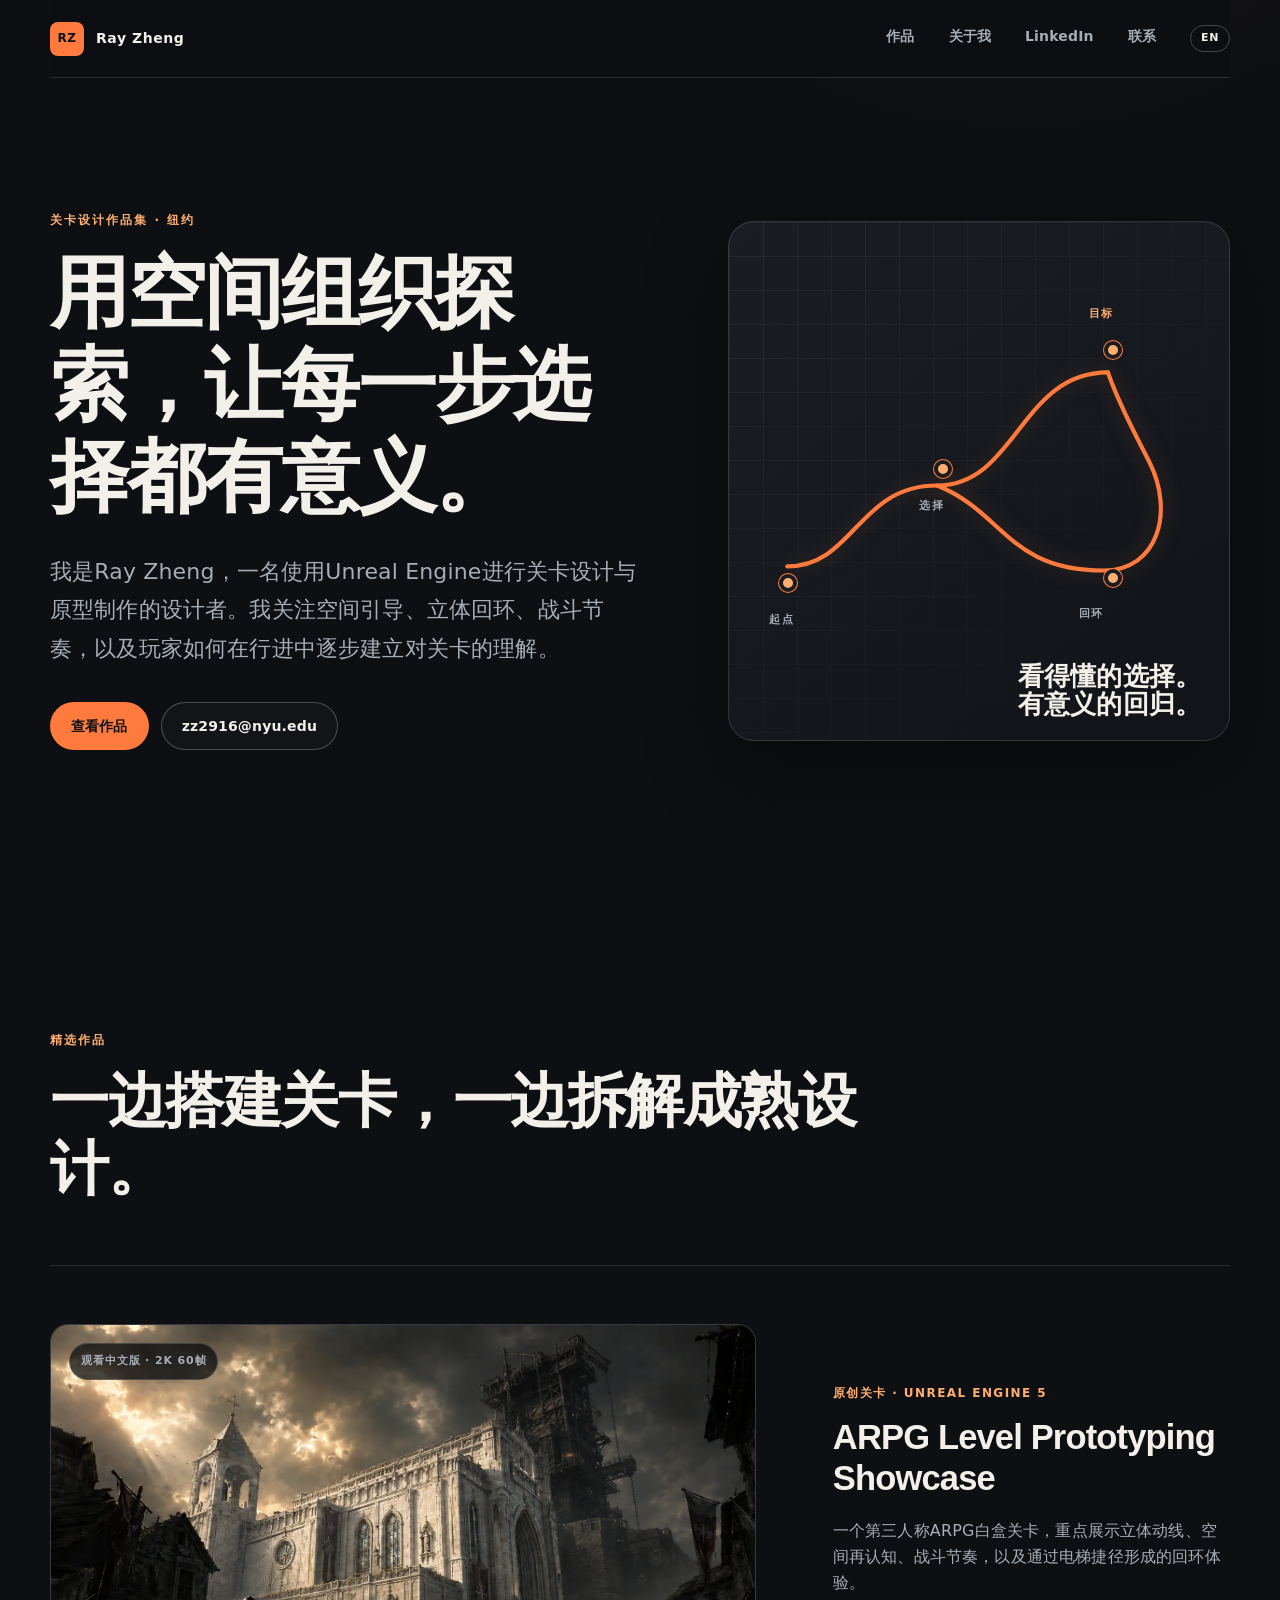
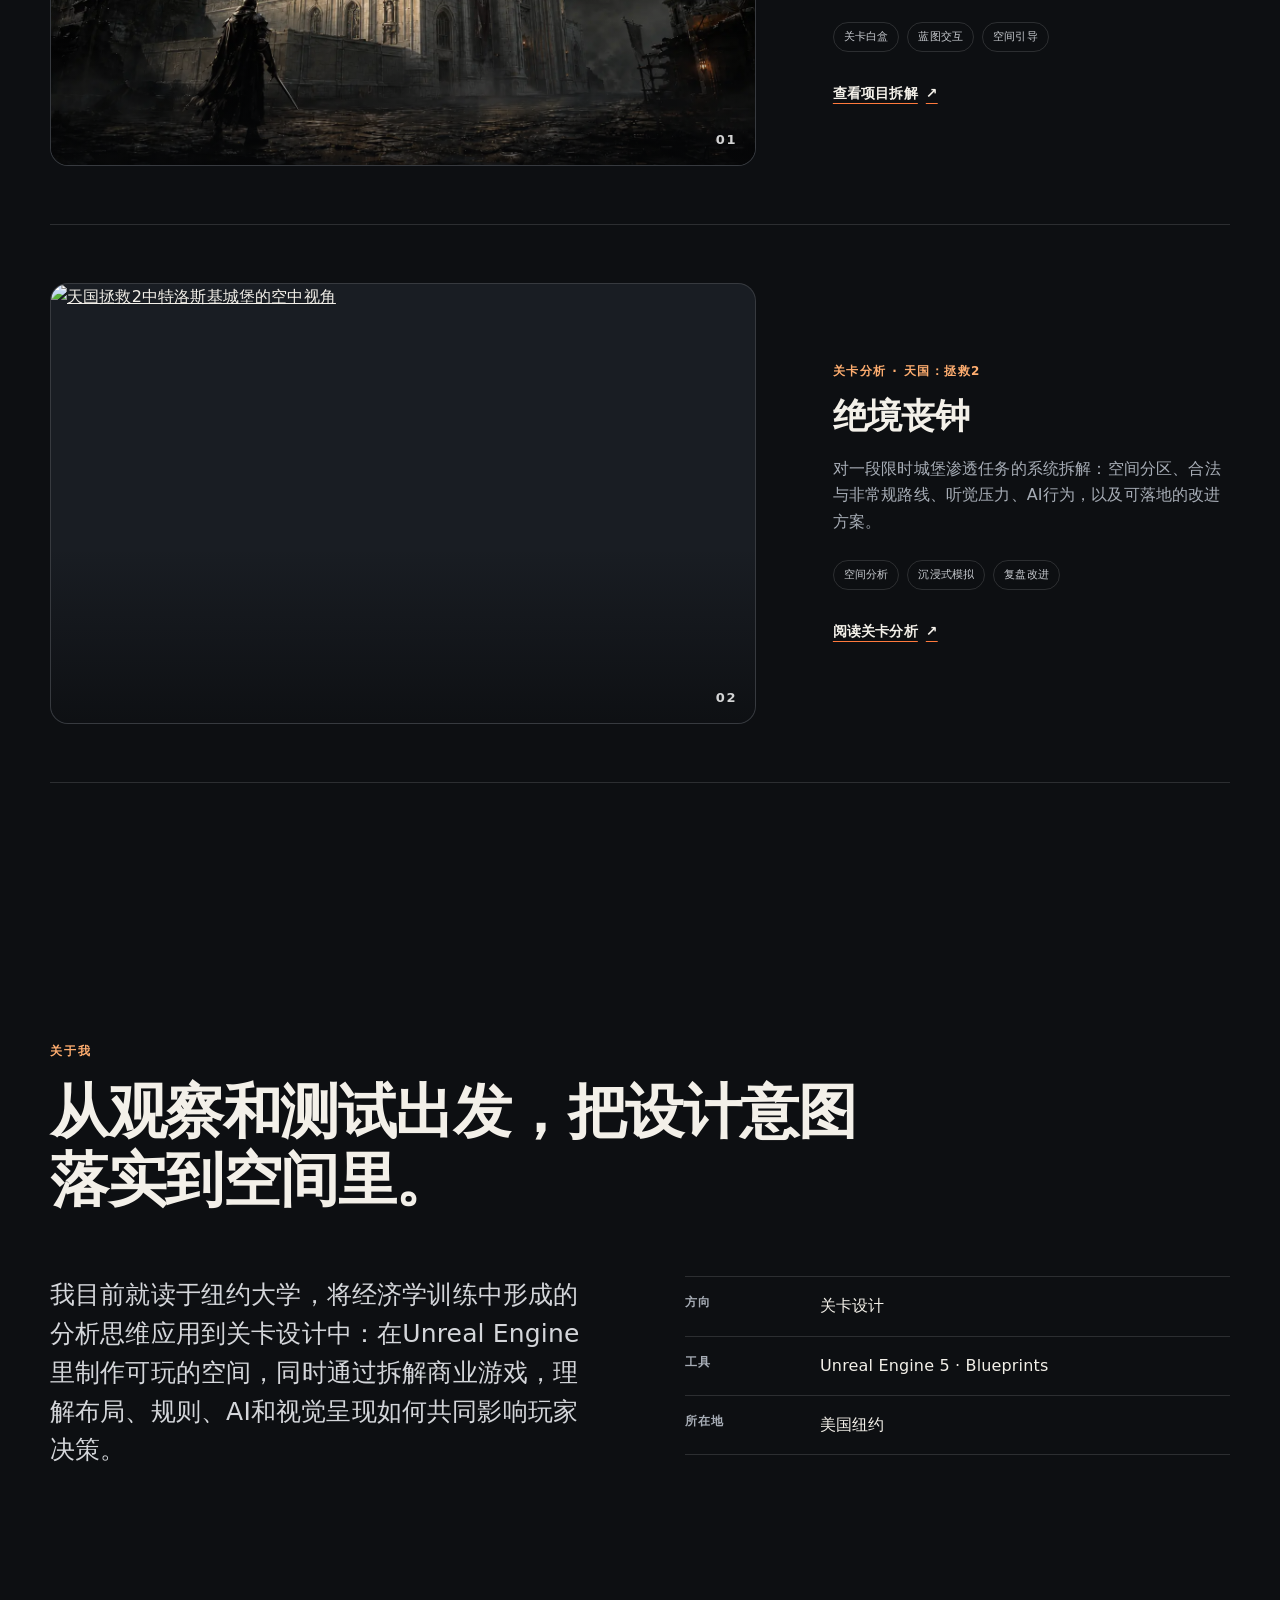
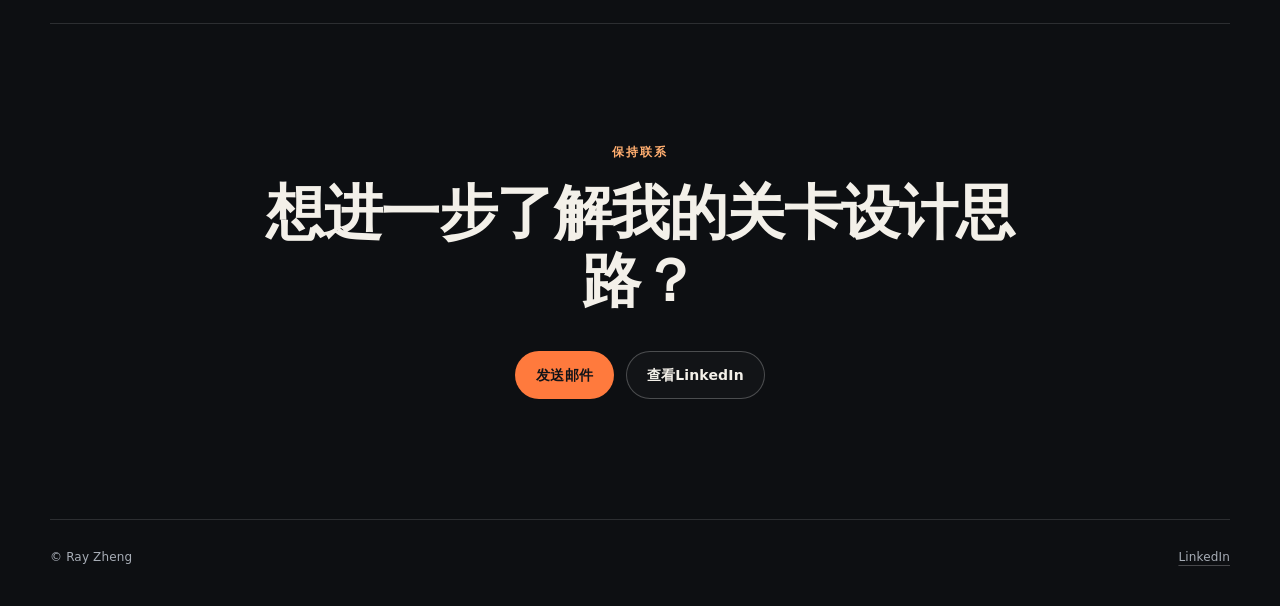
==== zh/index.html @ dec79228 "Add complete Chinese portfolio pages" ====
<!doctype html>
<html lang="zh-CN">
<head>
  <meta charset="utf-8">
  <meta name="viewport" content="width=device-width, initial-scale=1">
  <meta name="description" content="Ray Zheng的关卡设计作品集：原创UE5 ARPG关卡原型与商业游戏关卡分析。">
  <title>Ray Zheng — 关卡设计作品集</title>
  <link rel="stylesheet" href="../assets/styles.css">
  <script src="../assets/site.js" defer></script>
</head>
<body class="zh-page">
  <a class="skip-link" href="#main">跳到主要内容</a>
  <header class="site-header" data-header>
    <a class="brand" href="index.html" aria-label="Ray Zheng中文作品集首页">
      <span class="brand-mark">RZ</span>
      <span>Ray Zheng</span>
    </a>
    <button class="nav-toggle" type="button" aria-expanded="false" aria-controls="site-nav" data-nav-toggle>菜单</button>
    <nav class="site-nav" id="site-nav" data-nav>
      <a href="#work">作品</a>
      <a href="#about">关于我</a>
      <a href="https://www.linkedin.com/in/ray-zerui-zheng-449203217/" target="_blank" rel="noopener">LinkedIn</a>
      <a href="mailto:zz2916@nyu.edu">联系</a>
      <a class="language-link" href="../index.html" lang="en">EN</a>
    </nav>
  </header>

  <main id="main">
    <section class="hero section-shell">
      <div class="hero-copy reveal">
        <p class="eyebrow">关卡设计作品集 · 纽约</p>
        <h1>用空间组织探索，让每一步选择都有意义。</h1>
        <p class="hero-lede">我是Ray Zheng，一名使用Unreal Engine进行关卡设计与原型制作的设计者。我关注空间引导、立体回环、战斗节奏，以及玩家如何在行进中逐步建立对关卡的理解。</p>
        <div class="button-row">
          <a class="button button-primary" href="#work">查看作品</a>
          <a class="button button-quiet" href="mailto:zz2916@nyu.edu">zz2916@nyu.edu</a>
        </div>
      </div>

      <div class="route-panel reveal" aria-label="抽象关卡路线图">
        <div class="route-grid"></div>
        <span class="route-label route-label-a">起点</span>
        <span class="route-label route-label-b">选择</span>
        <span class="route-label route-label-c">回环</span>
        <span class="route-label route-label-d">目标</span>
        <span class="route-node node-a"></span><span class="route-node node-b"></span><span class="route-node node-c"></span><span class="route-node node-d"></span>
        <svg class="route-lines" viewBox="0 0 600 460" role="img" aria-label="分支路线最终重新连接到目标">
          <path d="M70 345 C150 345 155 248 250 248 S350 112 455 112" />
          <path d="M250 248 C330 280 335 350 450 350 C515 350 535 280 505 220 C490 190 470 155 455 112" />
        </svg>
        <p class="route-caption">看得懂的选择。<br>有意义的回归。</p>
      </div>
    </section>

    <section class="work section-shell" id="work">
      <div class="section-heading reveal">
        <p class="eyebrow">精选作品</p>
        <h2>一边搭建关卡，一边拆解成熟设计。</h2>
      </div>

      <article class="project-card project-card-featured reveal">
        <a class="project-visual image-visual" href="projects/original-level.html" aria-label="查看ARPG关卡原型项目">
          <img src="../assets/images/arpg-showcase-cover.webp" alt="ARPG关卡原型展示封面：一名战士走向哥特式教堂">
          <span class="visual-status">观看中文版 · 2K 60帧</span>
          <span class="visual-index">01</span>
        </a>
        <div class="project-card-copy">
          <p class="project-kicker">原创关卡 · Unreal Engine 5</p>
          <h3><a href="projects/original-level.html">ARPG Level Prototyping Showcase</a></h3>
          <p>一个第三人称ARPG白盒关卡，重点展示立体动线、空间再认知、战斗节奏，以及通过电梯捷径形成的回环体验。</p>
          <ul class="tag-list" aria-label="项目标签">
            <li>关卡白盒</li><li>蓝图交互</li><li>空间引导</li>
          </ul>
          <a class="text-link" href="projects/original-level.html">查看项目拆解 <span aria-hidden="true">↗</span></a>
        </div>
      </article>

      <article class="project-card reveal">
        <a class="project-visual image-visual" href="projects/kcd2-analysis.html" aria-label="查看天国拯救2关卡分析">
          <img src="../assets/images/kcd2-castle.webp" alt="天国拯救2中特洛斯基城堡的空中视角">
          <span class="visual-index">02</span>
        </a>
        <div class="project-card-copy">
          <p class="project-kicker">关卡分析 · 天国：拯救2</p>
          <h3><a href="projects/kcd2-analysis.html">绝境丧钟</a></h3>
          <p>对一段限时城堡渗透任务的系统拆解：空间分区、合法与非常规路线、听觉压力、AI行为，以及可落地的改进方案。</p>
          <ul class="tag-list" aria-label="项目标签">
            <li>空间分析</li><li>沉浸式模拟</li><li>复盘改进</li>
          </ul>
          <a class="text-link" href="projects/kcd2-analysis.html">阅读关卡分析 <span aria-hidden="true">↗</span></a>
        </div>
      </article>
    </section>

    <section class="about section-shell" id="about">
      <div class="section-heading reveal">
        <p class="eyebrow">关于我</p>
        <h2>从观察和测试出发，把设计意图落实到空间里。</h2>
      </div>
      <div class="about-grid reveal">
        <p>我目前就读于纽约大学，将经济学训练中形成的分析思维应用到关卡设计中：在Unreal Engine里制作可玩的空间，同时通过拆解商业游戏，理解布局、规则、AI和视觉呈现如何共同影响玩家决策。</p>
        <dl class="fact-list">
          <div><dt>方向</dt><dd>关卡设计</dd></div>
          <div><dt>工具</dt><dd>Unreal Engine 5 · Blueprints</dd></div>
          <div><dt>所在地</dt><dd>美国纽约</dd></div>
        </dl>
      </div>
    </section>

    <section class="contact section-shell reveal">
      <p class="eyebrow">保持联系</p>
      <h2>想进一步了解我的关卡设计思路？</h2>
      <div class="button-row contact-actions">
        <a class="button button-primary" href="mailto:zz2916@nyu.edu">发送邮件</a>
        <a class="button button-quiet" href="https://www.linkedin.com/in/ray-zerui-zheng-449203217/" target="_blank" rel="noopener">查看LinkedIn</a>
      </div>
    </section>
  </main>

  <footer class="site-footer section-shell"><span>© <span data-year></span> Ray Zheng</span><a href="https://www.linkedin.com/in/ray-zerui-zheng-449203217/" target="_blank" rel="noopener">LinkedIn</a></footer>
</body>
</html>
---- assets/styles.css ----
:root {
  --bg: #0d0f12;
  --bg-soft: #14171c;
  --panel: #191d23;
  --panel-2: #20252c;
  --text: #f3f0e9;
  --muted: #a7adb6;
  --line: rgba(255, 255, 255, 0.13);
  --line-strong: rgba(255, 255, 255, 0.24);
  --accent: #ff7a3d;
  --accent-soft: #ffae70;
  --green: #71c78a;
  --blue: #6ea8ff;
  --red: #ff7069;
  --radius: 18px;
  --shell: min(1180px, calc(100vw - 48px));
  --display: "Segoe UI", "Helvetica Neue", Arial, sans-serif;
  --body: Inter, ui-sans-serif, system-ui, -apple-system, BlinkMacSystemFont, "Segoe UI", sans-serif;
}

* { box-sizing: border-box; }
html { scroll-behavior: smooth; }
body {
  margin: 0;
  color: var(--text);
  background:
    radial-gradient(circle at 80% -10%, rgba(255, 122, 61, 0.08), transparent 34rem),
    var(--bg);
  font-family: var(--body);
  font-size: 16px;
  line-height: 1.65;
  -webkit-font-smoothing: antialiased;
}

a { color: inherit; }
img { display: block; max-width: 100%; }
button, input, textarea { font: inherit; }
::selection { color: #111; background: var(--accent-soft); }

.skip-link {
  position: fixed;
  z-index: 100;
  top: 12px;
  left: 12px;
  padding: 10px 14px;
  color: #111;
  background: var(--text);
  transform: translateY(-150%);
}
.skip-link:focus { transform: translateY(0); }

.section-shell { width: var(--shell); margin-inline: auto; }

.site-header {
  position: sticky;
  z-index: 50;
  top: 0;
  display: flex;
  align-items: center;
  justify-content: space-between;
  width: var(--shell);
  height: 78px;
  margin-inline: auto;
  border-bottom: 1px solid var(--line);
  background: rgba(13, 15, 18, 0.86);
  backdrop-filter: blur(18px);
}

.brand {
  display: inline-flex;
  align-items: center;
  gap: 12px;
  font-size: 14px;
  font-weight: 750;
  letter-spacing: 0.04em;
  text-decoration: none;
}
.brand-mark {
  display: grid;
  width: 34px;
  height: 34px;
  place-items: center;
  color: #101216;
  background: var(--accent);
  border-radius: 8px;
  font-size: 12px;
  font-weight: 900;
}

.site-nav { display: flex; gap: 34px; }
.site-nav a {
  color: var(--muted);
  font-size: 14px;
  font-weight: 650;
  text-decoration: none;
  transition: color 160ms ease;
}
.site-nav a:hover, .site-nav a:focus-visible { color: var(--text); }
.site-nav .language-link {
  padding: 3px 10px;
  border: 1px solid var(--line-strong);
  border-radius: 999px;
  color: var(--text);
  font-size: 11px;
  letter-spacing: .06em;
}
.site-nav .language-link:hover { border-color: var(--accent); color: var(--accent-soft); }
.nav-toggle {
  display: none;
  border: 0;
  color: var(--text);
  background: transparent;
}

.hero {
  display: grid;
  grid-template-columns: 1.08fr 0.92fr;
  gap: clamp(48px, 7vw, 105px);
  align-items: center;
  min-height: calc(100vh - 78px);
  padding-block: 80px 96px;
}

.eyebrow {
  margin: 0 0 18px;
  color: var(--accent-soft);
  font-size: 12px;
  font-weight: 800;
  letter-spacing: 0.17em;
  line-height: 1.4;
  text-transform: uppercase;
}

h1, h2, h3, p { margin-top: 0; }
h1, h2, h3 { font-family: var(--display); line-height: 1.05; }
h1 {
  max-width: 820px;
  margin-bottom: 30px;
  font-size: clamp(50px, 6.2vw, 96px);
  font-weight: 700;
  letter-spacing: -0.04em;
}
h1 em { color: var(--accent); font-style: normal; }
h2 {
  margin-bottom: 0;
  font-size: clamp(38px, 4.6vw, 64px);
  font-weight: 700;
  letter-spacing: -0.035em;
}
h3 {
  font-size: clamp(24px, 2.7vw, 38px);
  font-weight: 700;
  letter-spacing: -0.02em;
}

.hero-lede, .case-intro {
  max-width: 680px;
  margin-bottom: 34px;
  color: var(--muted);
  font-size: clamp(18px, 2vw, 22px);
  line-height: 1.55;
}

.button-row { display: flex; flex-wrap: wrap; gap: 12px; }
.button {
  display: inline-flex;
  align-items: center;
  justify-content: center;
  min-height: 48px;
  padding: 0 20px;
  border: 1px solid transparent;
  border-radius: 999px;
  font-size: 14px;
  font-weight: 750;
  text-decoration: none;
  transition: transform 160ms ease, background 160ms ease, border-color 160ms ease;
}
.button:hover { transform: translateY(-2px); }
.button-primary { color: #111318; background: var(--accent); }
.button-primary:hover { background: var(--accent-soft); }
.button-quiet { border-color: var(--line-strong); color: var(--text); background: rgba(255,255,255,.025); }
.button-quiet:hover { border-color: var(--text); }
.disabled-button { cursor: default; opacity: .62; }
.disabled-button:hover { transform: none; border-color: var(--line-strong); }

.route-panel {
  position: relative;
  overflow: hidden;
  min-height: 520px;
  border: 1px solid var(--line);
  border-radius: 26px;
  background: linear-gradient(145deg, #1a1e24, #111318);
  box-shadow: 0 30px 80px rgba(0,0,0,.38);
}
.route-grid, .map-grid {
  position: absolute;
  inset: 0;
  opacity: .35;
  background-image:
    linear-gradient(var(--line) 1px, transparent 1px),
    linear-gradient(90deg, var(--line) 1px, transparent 1px);
  background-size: 34px 34px;
  mask-image: linear-gradient(to bottom right, #000 10%, transparent 85%);
}
.route-lines { position: absolute; inset: 6% 0 0; width: 100%; height: 84%; }
.route-lines path {
  fill: none;
  stroke: var(--accent);
  stroke-width: 5;
  stroke-linecap: round;
  filter: drop-shadow(0 0 12px rgba(255,122,61,.25));
}
.route-node {
  position: absolute;
  z-index: 3;
  width: 18px;
  height: 18px;
  border: 4px solid var(--panel);
  border-radius: 50%;
  background: var(--accent-soft);
  box-shadow: 0 0 0 1px var(--accent);
}
.node-a { left: 10%; top: 68%; }
.node-b { left: 41%; top: 46%; }
.node-c { left: 75%; top: 67%; }
.node-d { left: 75%; top: 23%; }
.route-label {
  position: absolute;
  z-index: 3;
  color: var(--muted);
  font-size: 11px;
  font-weight: 800;
  letter-spacing: .12em;
  text-transform: uppercase;
}
.route-label-a { left: 8%; top: 75%; }
.route-label-b { left: 38%; top: 53%; }
.route-label-c { left: 70%; top: 74%; }
.route-label-d { left: 72%; top: 16%; color: var(--accent-soft); }
.route-caption {
  position: absolute;
  right: 28px;
  bottom: 22px;
  margin: 0;
  color: var(--text);
  font-family: var(--display);
  font-size: 26px;
  font-weight: 720;
  line-height: 1.05;
  text-align: right;
}

.work { padding-block: 132px; }
.section-heading { max-width: 850px; margin-bottom: 62px; }
.project-card {
  display: grid;
  grid-template-columns: minmax(0, 1.28fr) minmax(320px, .72fr);
  gap: clamp(36px, 6vw, 84px);
  align-items: center;
  padding-block: 58px;
  border-top: 1px solid var(--line);
}
.project-card:last-child { border-bottom: 1px solid var(--line); }
.project-visual {
  position: relative;
  display: block;
  overflow: hidden;
  aspect-ratio: 16 / 10;
  border: 1px solid var(--line);
  border-radius: var(--radius);
  background: var(--panel);
}
.project-visual img { width: 100%; height: 100%; object-fit: cover; transition: transform 500ms ease; }
.project-visual:hover img { transform: scale(1.025); }
.image-visual::after {
  position: absolute;
  inset: 0;
  content: "";
  background: linear-gradient(180deg, transparent 60%, rgba(8,9,11,.65));
}
.visual-index {
  position: absolute;
  z-index: 2;
  right: 18px;
  bottom: 14px;
  color: rgba(255,255,255,.82);
  font-size: 13px;
  font-weight: 800;
  letter-spacing: .12em;
}
.visual-status {
  position: absolute;
  z-index: 3;
  top: 18px;
  left: 18px;
  padding: 8px 11px;
  border: 1px solid rgba(255,255,255,.16);
  border-radius: 999px;
  color: var(--muted);
  background: rgba(10,12,15,.75);
  font-size: 11px;
  font-weight: 760;
  letter-spacing: .08em;
  text-transform: uppercase;
}
.demo-visual { background: #e76431; }
.demo-visual::before {
  position: absolute;
  inset: 0;
  content: "";
  opacity: .45;
  background-image: linear-gradient(rgba(14,16,19,.23) 1px, transparent 1px), linear-gradient(90deg, rgba(14,16,19,.23) 1px, transparent 1px);
  background-size: 28px 28px;
}
.demo-plan { position: absolute; inset: 18% 13%; transform: rotate(-5deg); }
.demo-plan span { position: absolute; display: block; border: 4px solid #111318; background: rgba(255,255,255,.16); box-shadow: 8px 9px 0 rgba(17,19,24,.2); }
.demo-plan span:nth-child(1) { inset: 24% 38% 28% 4%; }
.demo-plan span:nth-child(2) { inset: 7% 8% 48% 49%; }
.demo-plan span:nth-child(3) { inset: 57% 8% 4% 55%; }
.demo-plan span:nth-child(4) { inset: 42% 57% 7% 18%; }
.demo-plan span:nth-child(5) { width: 16%; height: 17%; top: 28%; right: 24%; border-radius: 50%; background: #111318; }
.project-kicker { margin-bottom: 14px; color: var(--accent-soft); font-size: 12px; font-weight: 800; letter-spacing: .12em; text-transform: uppercase; }
.project-card-copy h3 { margin-bottom: 20px; }
.project-card-copy h3 a { text-decoration: none; }
.project-card-copy > p:not(.project-kicker) { color: var(--muted); }
.tag-list { display: flex; flex-wrap: wrap; gap: 8px; margin: 25px 0 28px; padding: 0; list-style: none; }
.tag-list li { padding: 5px 10px; border: 1px solid var(--line); border-radius: 999px; color: #c8cbd0; font-size: 11px; }
.text-link { display: inline-flex; gap: 8px; align-items: center; color: var(--text); font-size: 14px; font-weight: 800; text-decoration-color: var(--accent); text-underline-offset: 5px; }

.about { padding-block: 128px; }
.about-grid { display: grid; grid-template-columns: 1fr 1fr; gap: 90px; }
.about-grid > p { max-width: 650px; color: #d4d6da; font-size: clamp(19px, 2vw, 25px); line-height: 1.55; }
.fact-list { margin: 0; }
.fact-list div { display: grid; grid-template-columns: 115px 1fr; gap: 20px; padding: 16px 0; border-top: 1px solid var(--line); }
.fact-list div:last-child { border-bottom: 1px solid var(--line); }
.fact-list dt { color: var(--muted); font-size: 12px; font-weight: 760; letter-spacing: .1em; text-transform: uppercase; }
.fact-list dd { margin: 0; }

.contact { padding-block: 120px; border-top: 1px solid var(--line); text-align: center; }
.contact h2 { max-width: 820px; margin: 0 auto 36px; }
.contact-actions { justify-content: center; }
.site-footer { display: flex; justify-content: space-between; padding-block: 28px 38px; border-top: 1px solid var(--line); color: var(--muted); font-size: 12px; }
.site-footer a { color: inherit; text-decoration-color: var(--line-strong); text-underline-offset: 4px; }
.site-footer a:hover { color: var(--text); }
.footer-links { display: flex; gap: 22px; }

/* Case studies */
.case-hero { padding-block: 72px 66px; }
.back-link { display: inline-block; margin-bottom: 70px; color: var(--muted); font-size: 13px; font-weight: 700; text-decoration: none; }
.back-link:hover { color: var(--text); }
.case-hero h1 { max-width: 1050px; font-size: clamp(56px, 8vw, 112px); }
.project-meta { display: grid; grid-template-columns: repeat(4, 1fr); margin: 60px 0 0; border-top: 1px solid var(--line); border-bottom: 1px solid var(--line); }
.project-meta div { padding: 22px 20px 22px 0; }
.project-meta div + div { padding-left: 22px; border-left: 1px solid var(--line); }
.project-meta dt { margin-bottom: 5px; color: var(--muted); font-size: 10px; font-weight: 800; letter-spacing: .13em; text-transform: uppercase; }
.project-meta dd { margin: 0; font-size: 14px; font-weight: 680; }
.media-block { padding-bottom: 90px; }
.video-placeholder {
  display: flex;
  align-items: center;
  justify-content: center;
  gap: 22px;
  min-height: min(62vw, 660px);
  border: 1px solid var(--line);
  border-radius: 22px;
  background:
    linear-gradient(135deg, rgba(255,122,61,.12), transparent 45%),
    repeating-linear-gradient(0deg, transparent 0 39px, rgba(255,255,255,.045) 40px),
    repeating-linear-gradient(90deg, transparent 0 39px, rgba(255,255,255,.045) 40px),
    var(--panel);
}
.play-mark { display: grid; width: 62px; height: 62px; place-items: center; padding-left: 4px; border-radius: 50%; color: #111; background: var(--accent); }
.video-placeholder strong, .video-placeholder span { display: block; }
.video-placeholder span { margin-top: 5px; color: var(--muted); font-size: 13px; }
.video-embed {
  position: relative;
  overflow: hidden;
  aspect-ratio: 16 / 9;
  border: 1px solid var(--line);
  border-radius: 22px;
  background: #050607;
  box-shadow: 0 26px 70px rgba(0,0,0,.32);
}
.video-embed iframe { position: absolute; inset: 0; width: 100%; height: 100%; border: 0; }
.video-meta { display: flex; justify-content: space-between; gap: 20px; margin-top: 13px; color: var(--muted); font-size: 12px; }
.video-meta a { color: var(--text); text-decoration-color: var(--accent); text-underline-offset: 4px; }
.case-cover { margin-bottom: 120px; }
.case-cover img { width: 100%; max-height: 720px; border-radius: 22px; object-fit: cover; }
.project-cover { margin-bottom: 72px; }
figcaption { margin-top: 12px; color: var(--muted); font-size: 12px; }
.case-section { padding-block: 110px; border-top: 1px solid var(--line); }
.case-section.two-column { display: grid; grid-template-columns: 1fr 1fr; gap: 90px; }
.case-section.two-column .section-heading { margin-bottom: 0; }
.prose { max-width: 650px; color: #c9cdd2; font-size: 18px; }
.prose p { margin-bottom: 24px; }
.prose .button { margin-top: 12px; }
.pillar-grid, .zone-grid, .issue-grid { display: grid; grid-template-columns: repeat(3, 1fr); gap: 16px; }
.pillar, .zone, .issue { min-height: 270px; padding: 26px; border: 1px solid var(--line); border-radius: var(--radius); background: var(--bg-soft); }
.pillar > span, .issue > span, .lighting-comparison > div > span { color: var(--accent-soft); font-size: 11px; font-weight: 850; letter-spacing: .14em; }
.pillar h3, .zone h3, .issue h3 { margin: 35px 0 16px; font-size: 26px; }
.pillar p, .zone p, .issue p { margin: 0; color: var(--muted); font-size: 14px; }
.map-placeholder { position: relative; overflow: hidden; min-height: 540px; border: 1px solid var(--line); border-radius: 22px; background: var(--panel); }
.map-placeholder p { position: absolute; z-index: 3; left: 30px; bottom: 18px; color: var(--muted); font-size: 13px; }
.map-placeholder strong { color: var(--text); font-size: 17px; }
.map-route { position: absolute; inset: 15% 13%; border: 5px solid var(--accent); border-radius: 48% 12% 42% 18%; transform: rotate(-7deg); box-shadow: 0 0 0 12px rgba(255,122,61,.08); }
.map-route::before, .map-route::after { position: absolute; content: ""; border: 4px solid var(--accent-soft); }
.map-route::before { width: 35%; height: 43%; right: -6%; bottom: -18%; transform: rotate(30deg); }
.map-route::after { width: 28%; height: 34%; left: 8%; top: -22%; transform: rotate(-30deg); }
.flow-study {
  display: grid;
  grid-template-columns: minmax(0, 1.35fr) minmax(290px, .65fr);
  gap: clamp(32px, 6vw, 76px);
  align-items: center;
  padding-block: 42px;
  border-top: 1px solid var(--line);
}
.flow-study:last-child { border-bottom: 1px solid var(--line); }
.flow-study-reverse .flow-image { order: 2; }
.flow-image {
  display: block;
  overflow: hidden;
  border: 1px solid var(--line);
  border-radius: var(--radius);
  background: var(--panel);
}
.flow-image img { width: 100%; height: auto; transition: transform 350ms ease, filter 350ms ease; }
.flow-image:hover img { transform: scale(1.012); filter: brightness(1.04); }
.flow-notes h3 { margin-bottom: 22px; }
.flow-notes > p:not(.project-kicker):not(.flow-hint) { color: var(--muted); }
.flow-hint { margin-top: 28px; color: var(--accent-soft); font-size: 12px; font-weight: 700; }
.diagram-legend { display: grid; grid-template-columns: 1fr 1fr; gap: 11px 16px; margin: 30px 0 0; padding: 0; list-style: none; }
.diagram-legend li { display: flex; align-items: center; gap: 9px; color: #c9cdd2; font-size: 12px; }
.legend-line { display: inline-block; width: 25px; height: 3px; border-radius: 3px; }
.legend-critical { background: #2bf05d; }
.legend-optional { background: #f3dc28; }
.legend-underground { height: 2px; background: repeating-linear-gradient(90deg, #f3dc28 0 5px, transparent 5px 9px); }
.legend-symbol { display: inline-grid; width: 25px; place-items: center; font-size: 18px; font-weight: 800; line-height: 1; }
.legend-checkpoint { color: #ff9e33; }
.legend-enemy { color: #ff4545; }
.legend-vertical { color: #f3dc28; }
.legend-shortcut { color: #3de9df; }
.breakdown-list { display: grid; gap: 28px; }
.breakdown { display: grid; grid-template-columns: 1.1fr .9fr; gap: 55px; align-items: center; padding: 28px 0; border-top: 1px solid var(--line); }
.breakdown:last-child { border-bottom: 1px solid var(--line); }
.media-slot { display: grid; aspect-ratio: 16/9; place-items: center; border: 1px dashed var(--line-strong); border-radius: 14px; color: var(--muted); background: var(--bg-soft); font-size: 12px; text-transform: uppercase; letter-spacing: .09em; }
.breakdown > div:last-child > span { color: var(--accent-soft); font-size: 11px; font-weight: 800; }
.breakdown h3 { margin: 25px 0 15px; }
.breakdown p { color: var(--muted); }
.wide-figure { margin: 0 0 50px; }
.wide-figure img { width: 100%; border: 1px solid var(--line); border-radius: var(--radius); }
.zone { min-height: 220px; }
.zone > span { display: inline-block; padding: 4px 9px; border-radius: 999px; font-size: 10px; font-weight: 850; letter-spacing: .1em; text-transform: uppercase; }
.zone-green > span { color: var(--green); background: rgba(113,199,138,.12); }
.zone-blue > span { color: var(--blue); background: rgba(110,168,255,.12); }
.zone-red > span { color: var(--red); background: rgba(255,112,105,.12); }
.zone h3 { margin-top: 30px; }
.route-table-wrap { overflow-x: auto; border: 1px solid var(--line); border-radius: var(--radius); }
.route-table { width: 100%; min-width: 760px; border-collapse: collapse; text-align: left; }
.route-table th { color: var(--muted); background: var(--bg-soft); font-size: 10px; letter-spacing: .12em; text-transform: uppercase; }
.route-table th, .route-table td { padding: 18px 20px; border-bottom: 1px solid var(--line); }
.route-table tr:last-child td { border-bottom: 0; }
.route-table td { color: #cfd2d7; font-size: 13px; }
.route-table td:first-child { color: var(--text); font-weight: 750; }
.inline-evidence { width: min(100%, 500px); margin-top: 38px; border: 1px solid var(--line); border-radius: 9px; }
.finding { margin: 35px 0; padding: 22px; border-left: 3px solid var(--accent); background: var(--bg-soft); }
.finding strong, .finding span { display: block; }
.finding strong { margin-bottom: 8px; color: var(--accent-soft); font-size: 11px; letter-spacing: .12em; text-transform: uppercase; }
.finding span { color: var(--text); }
.issue-grid { grid-template-columns: repeat(2, 1fr); margin-bottom: 22px; }
.issue { min-height: 235px; }
.lighting-comparison { display: grid; grid-template-columns: 1fr 1fr 1fr; gap: 16px; padding-top: 16px; }
.lighting-comparison figure { margin: 0; }
.lighting-comparison img { width: 100%; height: 270px; border: 1px solid var(--line); border-radius: 13px; object-fit: cover; }
.lighting-comparison > div { padding: 26px; border: 1px solid var(--line); border-radius: 13px; background: var(--bg-soft); }
.lighting-comparison h3 { margin: 30px 0 16px; font-size: 26px; }
.lighting-comparison p { color: var(--muted); font-size: 14px; }
.next-project { padding-block: 110px; border-top: 1px solid var(--line); }
.next-project a { display: grid; grid-template-columns: .5fr 1fr auto; gap: 30px; align-items: center; padding-block: 20px; border-bottom: 1px solid var(--line); text-decoration: none; }
.next-project a > span { color: var(--muted); font-size: 12px; text-transform: uppercase; letter-spacing: .1em; }
.next-project a strong { font-family: var(--display); font-size: clamp(25px, 4vw, 44px); letter-spacing: -.03em; }

.has-reveal .reveal { opacity: 0; transform: translateY(18px); transition: opacity 650ms ease, transform 650ms ease; }
.has-reveal .reveal.is-visible { opacity: 1; transform: translateY(0); }

.zh-page {
  --display: "Microsoft YaHei", "PingFang SC", "Noto Sans CJK SC", "Segoe UI", sans-serif;
  letter-spacing: .01em;
}
.zh-page h1, .zh-page h2, .zh-page h3 { letter-spacing: -.025em; line-height: 1.16; }
.zh-page h1 { font-weight: 720; }
.zh-page h2, .zh-page h3 { font-weight: 700; }
.zh-page .hero h1 { max-width: 770px; }
.zh-page .hero-lede, .zh-page .case-intro { line-height: 1.75; }
.zh-page .prose { line-height: 1.85; }

@media (max-width: 900px) {
  :root { --shell: min(100% - 32px, 720px); }
  .hero { grid-template-columns: 1fr; min-height: auto; padding-top: 78px; }
  .route-panel { min-height: 480px; }
  .project-card { grid-template-columns: 1fr; gap: 32px; }
  .about-grid, .case-section.two-column { grid-template-columns: 1fr; gap: 36px; }
  .project-meta { grid-template-columns: repeat(2, 1fr); }
  .project-meta div:nth-child(3) { border-left: 0; border-top: 1px solid var(--line); }
  .project-meta div:nth-child(4) { border-top: 1px solid var(--line); }
  .pillar-grid, .zone-grid { grid-template-columns: 1fr; }
  .pillar, .zone { min-height: auto; }
  .lighting-comparison { grid-template-columns: 1fr 1fr; }
  .lighting-comparison > div { grid-column: 1 / -1; }
  .flow-study { grid-template-columns: 1fr; }
  .flow-study-reverse .flow-image { order: 0; }
}

@media (max-width: 640px) {
  .site-header { height: 68px; }
  .nav-toggle { display: block; padding: 8px 0; }
  .site-nav {
    position: absolute;
    top: 67px;
    right: 0;
    left: 0;
    display: none;
    flex-direction: column;
    gap: 0;
    padding: 8px 0;
    border-bottom: 1px solid var(--line);
    background: #101216;
  }
  .site-nav.is-open { display: flex; }
  .site-nav a { padding: 13px 4px; }
  .site-nav .language-link { width: max-content; margin: 8px 0; padding: 5px 12px; }
  .hero { padding-block: 64px 78px; }
  h1 { font-size: clamp(46px, 15vw, 72px); }
  h2 { font-size: 40px; }
  .route-panel { min-height: 400px; }
  .work, .about { padding-block: 90px; }
  .section-heading { margin-bottom: 40px; }
  .project-card { padding-block: 42px; }
  .about-grid { gap: 40px; }
  .fact-list div { grid-template-columns: 90px 1fr; }
  .site-footer { gap: 15px; flex-direction: column; }
  .case-hero { padding-block: 42px 48px; }
  .back-link { margin-bottom: 48px; }
  .case-hero h1 { font-size: 54px; }
  .project-meta { grid-template-columns: 1fr; }
  .project-meta div + div { padding-left: 0; border-top: 1px solid var(--line); border-left: 0; }
  .video-placeholder { flex-direction: column; min-height: 62vw; padding: 24px; text-align: center; }
  .video-embed { border-radius: 13px; }
  .video-meta { flex-direction: column; gap: 4px; }
  .case-cover { margin-bottom: 70px; }
  .case-section { padding-block: 80px; }
  .breakdown { grid-template-columns: 1fr; gap: 26px; }
  .diagram-legend { grid-template-columns: 1fr; }
  .issue-grid { grid-template-columns: 1fr; }
  .lighting-comparison { grid-template-columns: 1fr; }
  .lighting-comparison > div { grid-column: auto; }
  .lighting-comparison img { height: auto; }
  .next-project a { grid-template-columns: 1fr auto; }
  .next-project a > span:first-child { grid-column: 1 / -1; }
}

@media (prefers-reduced-motion: reduce) {
  html { scroll-behavior: auto; }
  *, *::before, *::after { scroll-behavior: auto !important; transition-duration: .01ms !important; animation-duration: .01ms !important; }
}
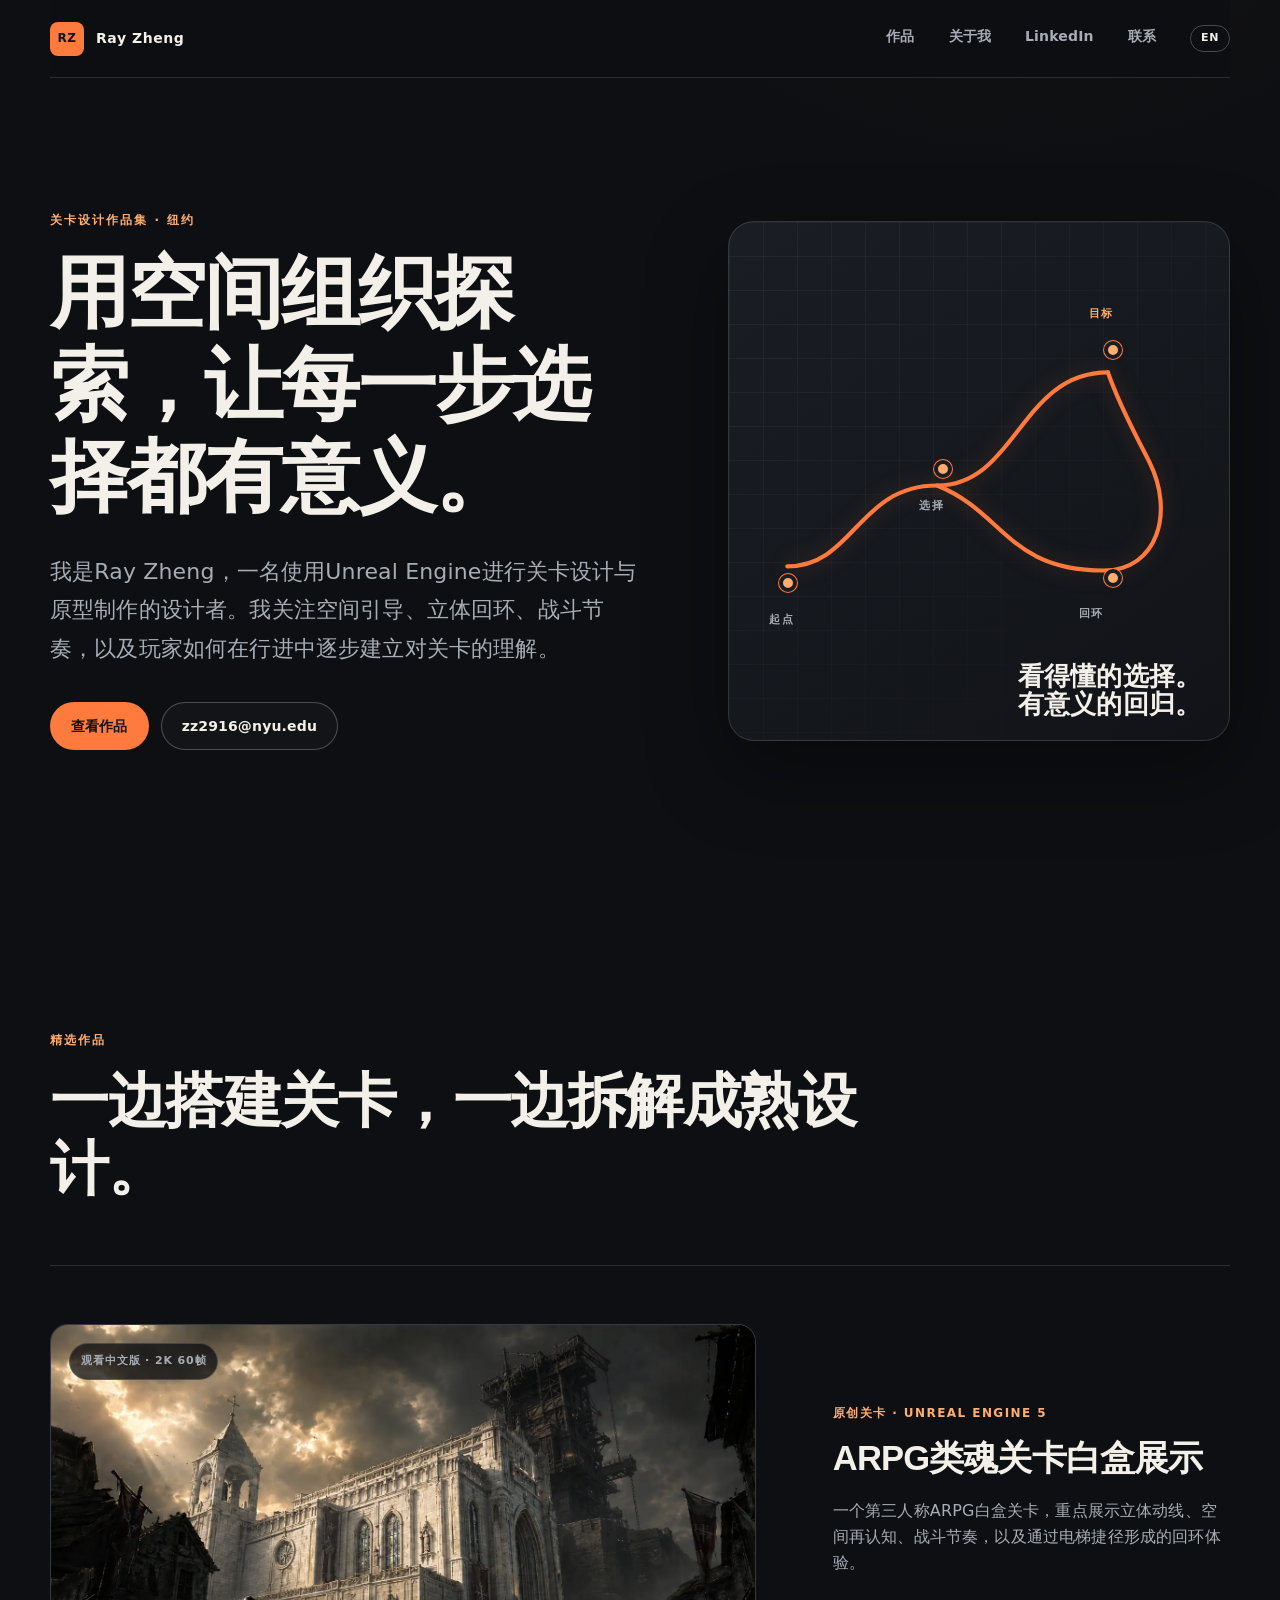
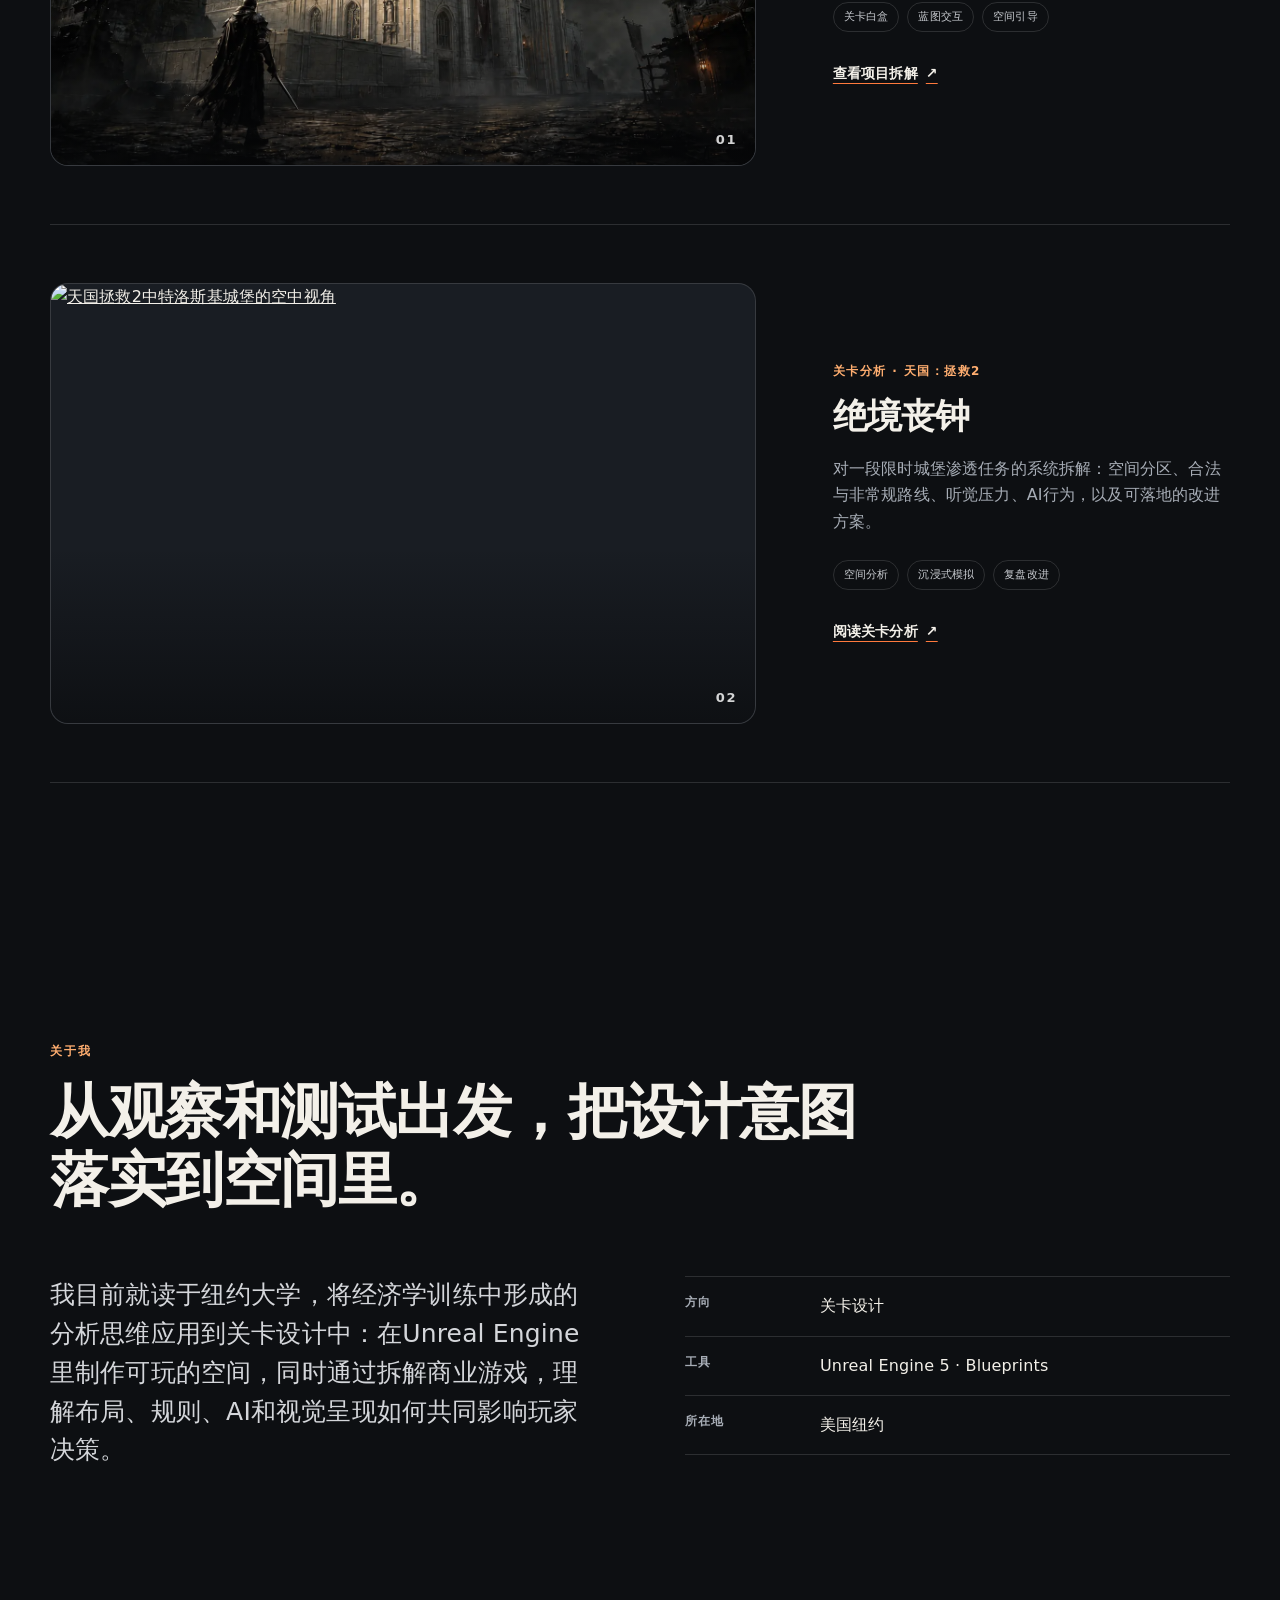
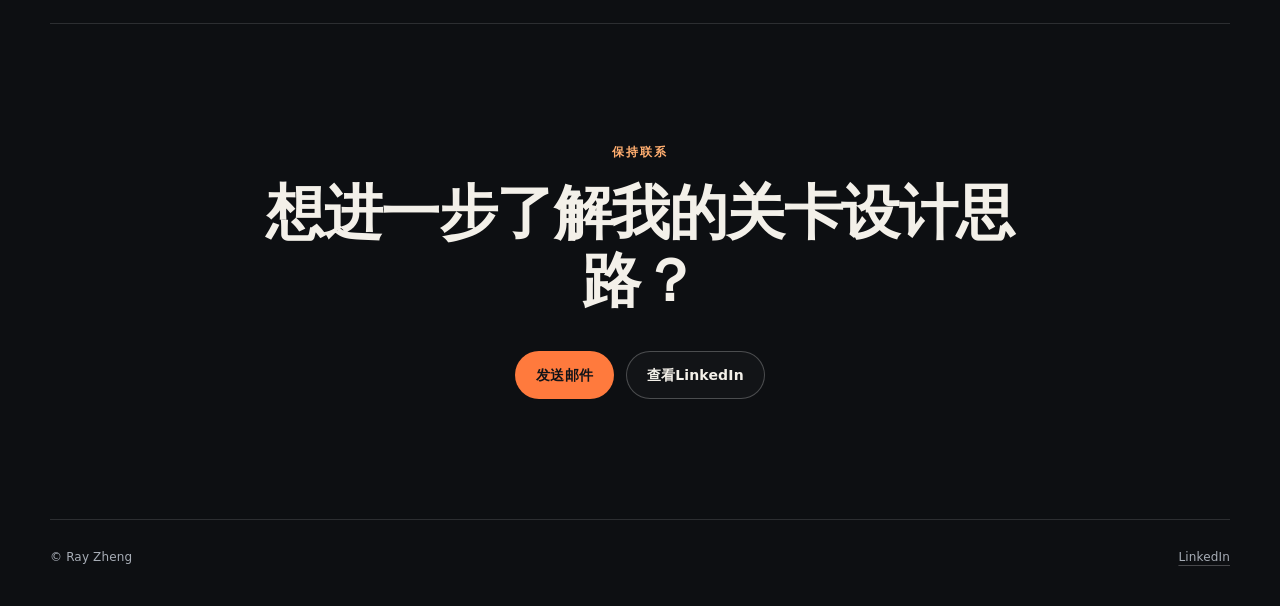
==== commit 0e9de64b: "Rename Chinese ARPG project" ====
--- a/zh/index.html
+++ b/zh/index.html
@@ -3,7 +3,7 @@
 <head>
   <meta charset="utf-8">
   <meta name="viewport" content="width=device-width, initial-scale=1">
-  <meta name="description" content="Ray Zheng的关卡设计作品集：原创UE5 ARPG关卡原型与商业游戏关卡分析。">
+  <meta name="description" content="Ray Zheng的关卡设计作品集：原创UE5 ARPG类魂关卡白盒与商业游戏关卡分析。">
   <title>Ray Zheng — 关卡设计作品集</title>
   <link rel="stylesheet" href="../assets/styles.css">
   <script src="../assets/site.js" defer></script>
@@ -59,14 +59,14 @@
       </div>
 
       <article class="project-card project-card-featured reveal">
-        <a class="project-visual image-visual" href="projects/original-level.html" aria-label="查看ARPG关卡原型项目">
-          <img src="../assets/images/arpg-showcase-cover.webp" alt="ARPG关卡原型展示封面：一名战士走向哥特式教堂">
+        <a class="project-visual image-visual" href="projects/original-level.html" aria-label="查看ARPG类魂关卡白盒展示">
+          <img src="../assets/images/arpg-showcase-cover.webp" alt="ARPG类魂关卡白盒展示封面：一名战士走向哥特式教堂">
           <span class="visual-status">观看中文版 · 2K 60帧</span>
           <span class="visual-index">01</span>
         </a>
         <div class="project-card-copy">
           <p class="project-kicker">原创关卡 · Unreal Engine 5</p>
-          <h3><a href="projects/original-level.html">ARPG Level Prototyping Showcase</a></h3>
+          <h3><a href="projects/original-level.html">ARPG类魂关卡白盒展示</a></h3>
           <p>一个第三人称ARPG白盒关卡，重点展示立体动线、空间再认知、战斗节奏，以及通过电梯捷径形成的回环体验。</p>
           <ul class="tag-list" aria-label="项目标签">
             <li>关卡白盒</li><li>蓝图交互</li><li>空间引导</li>
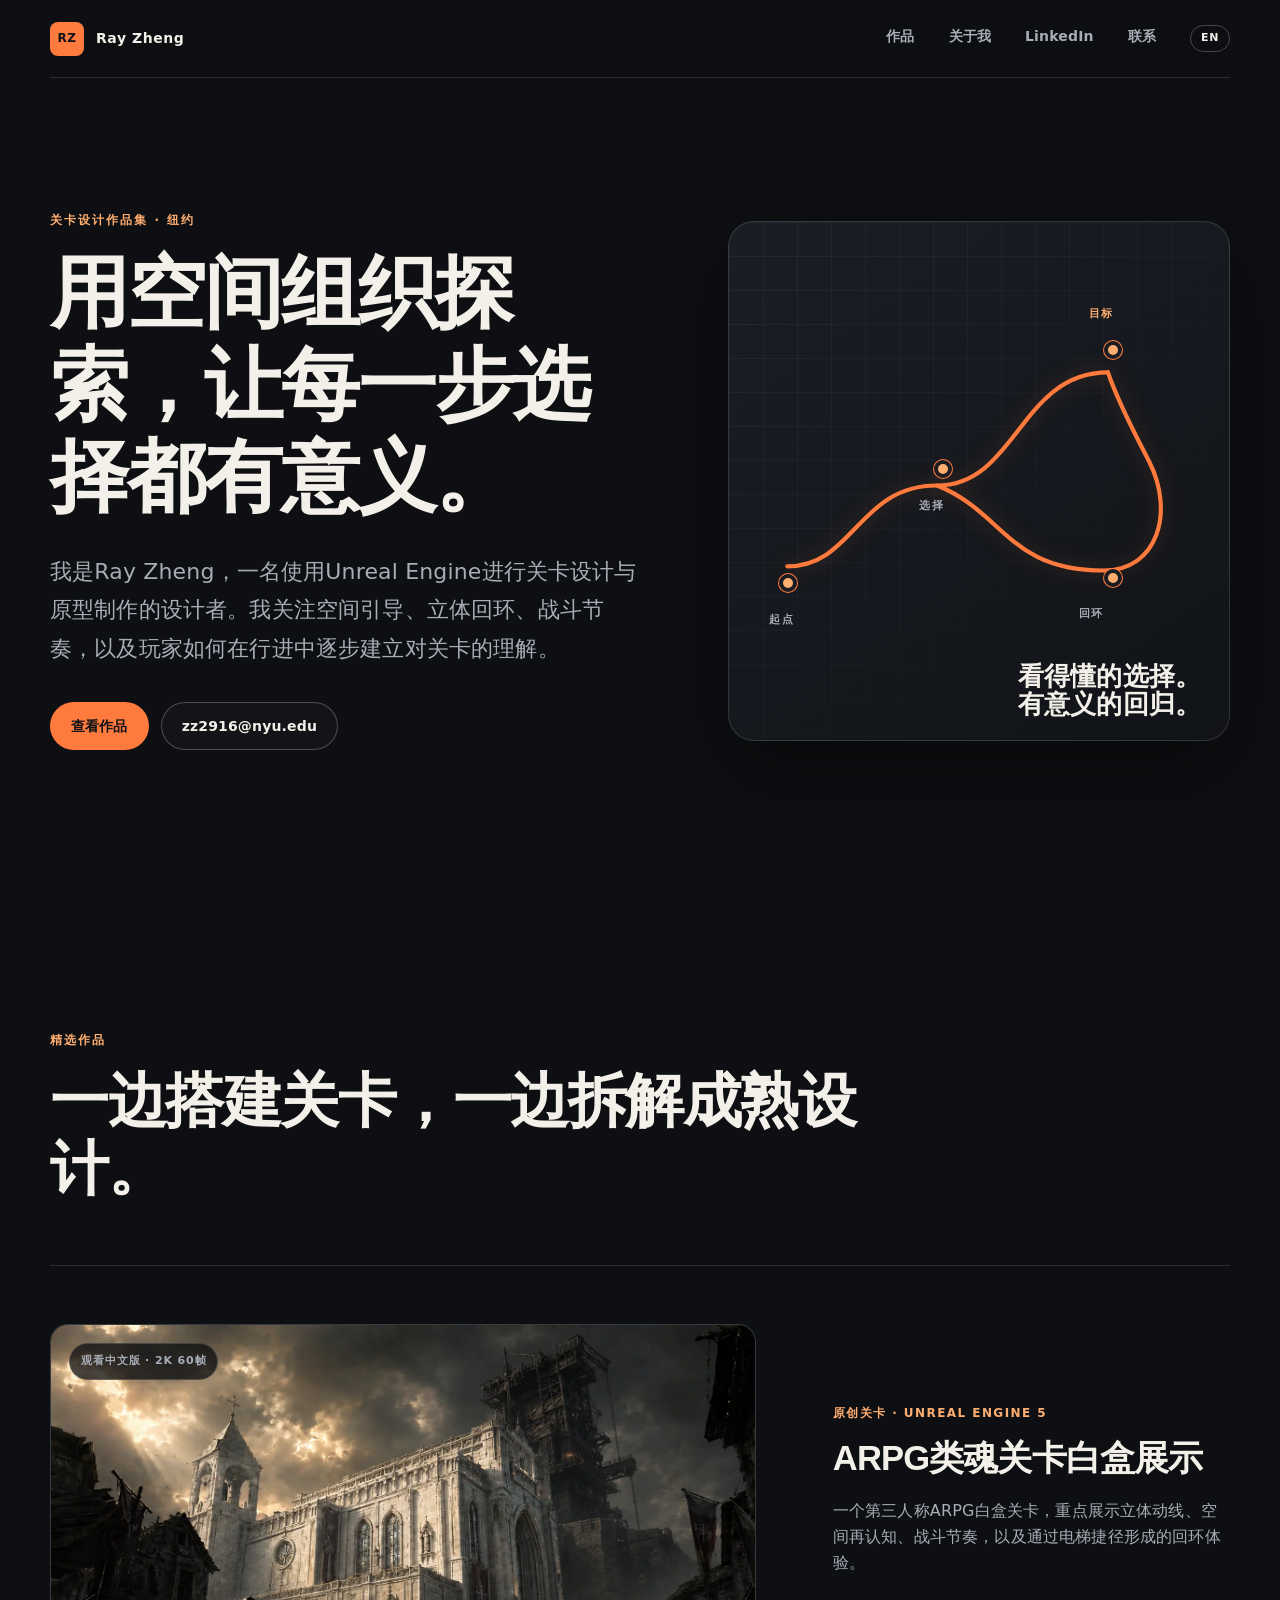
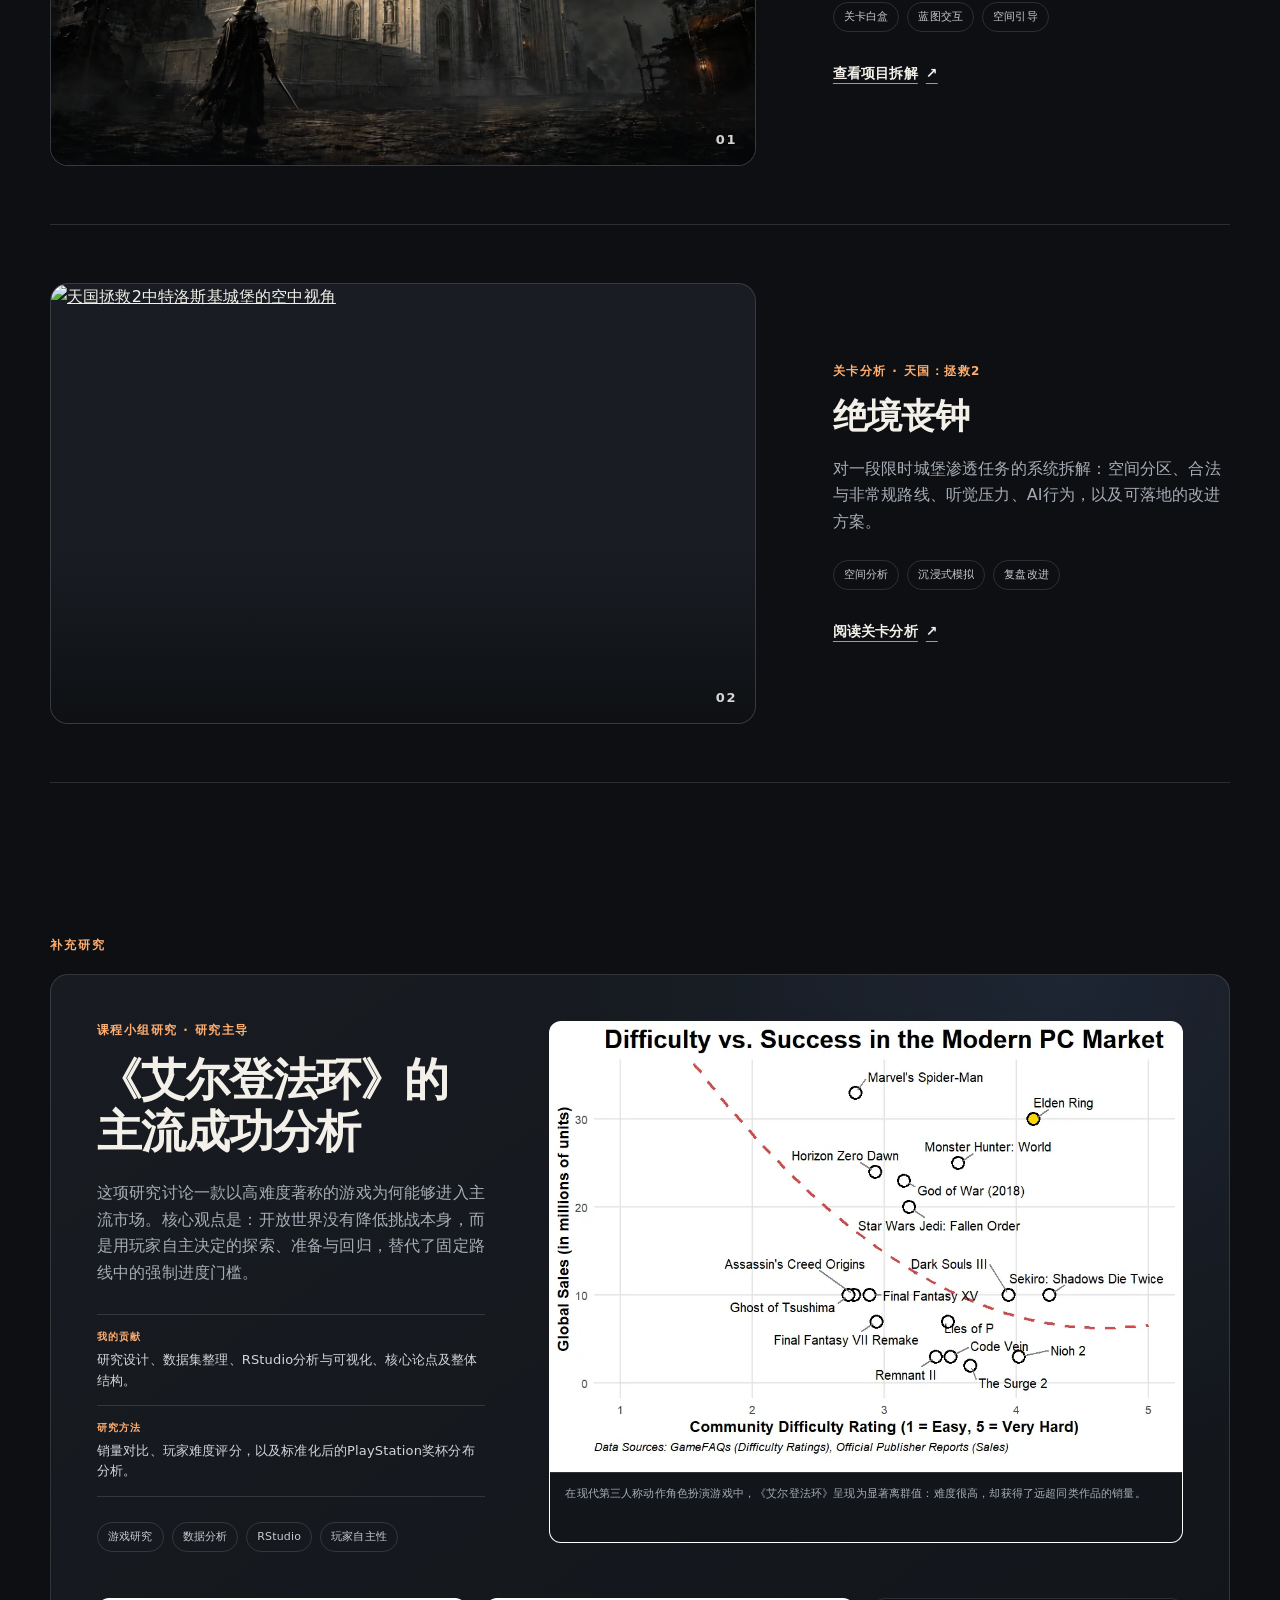
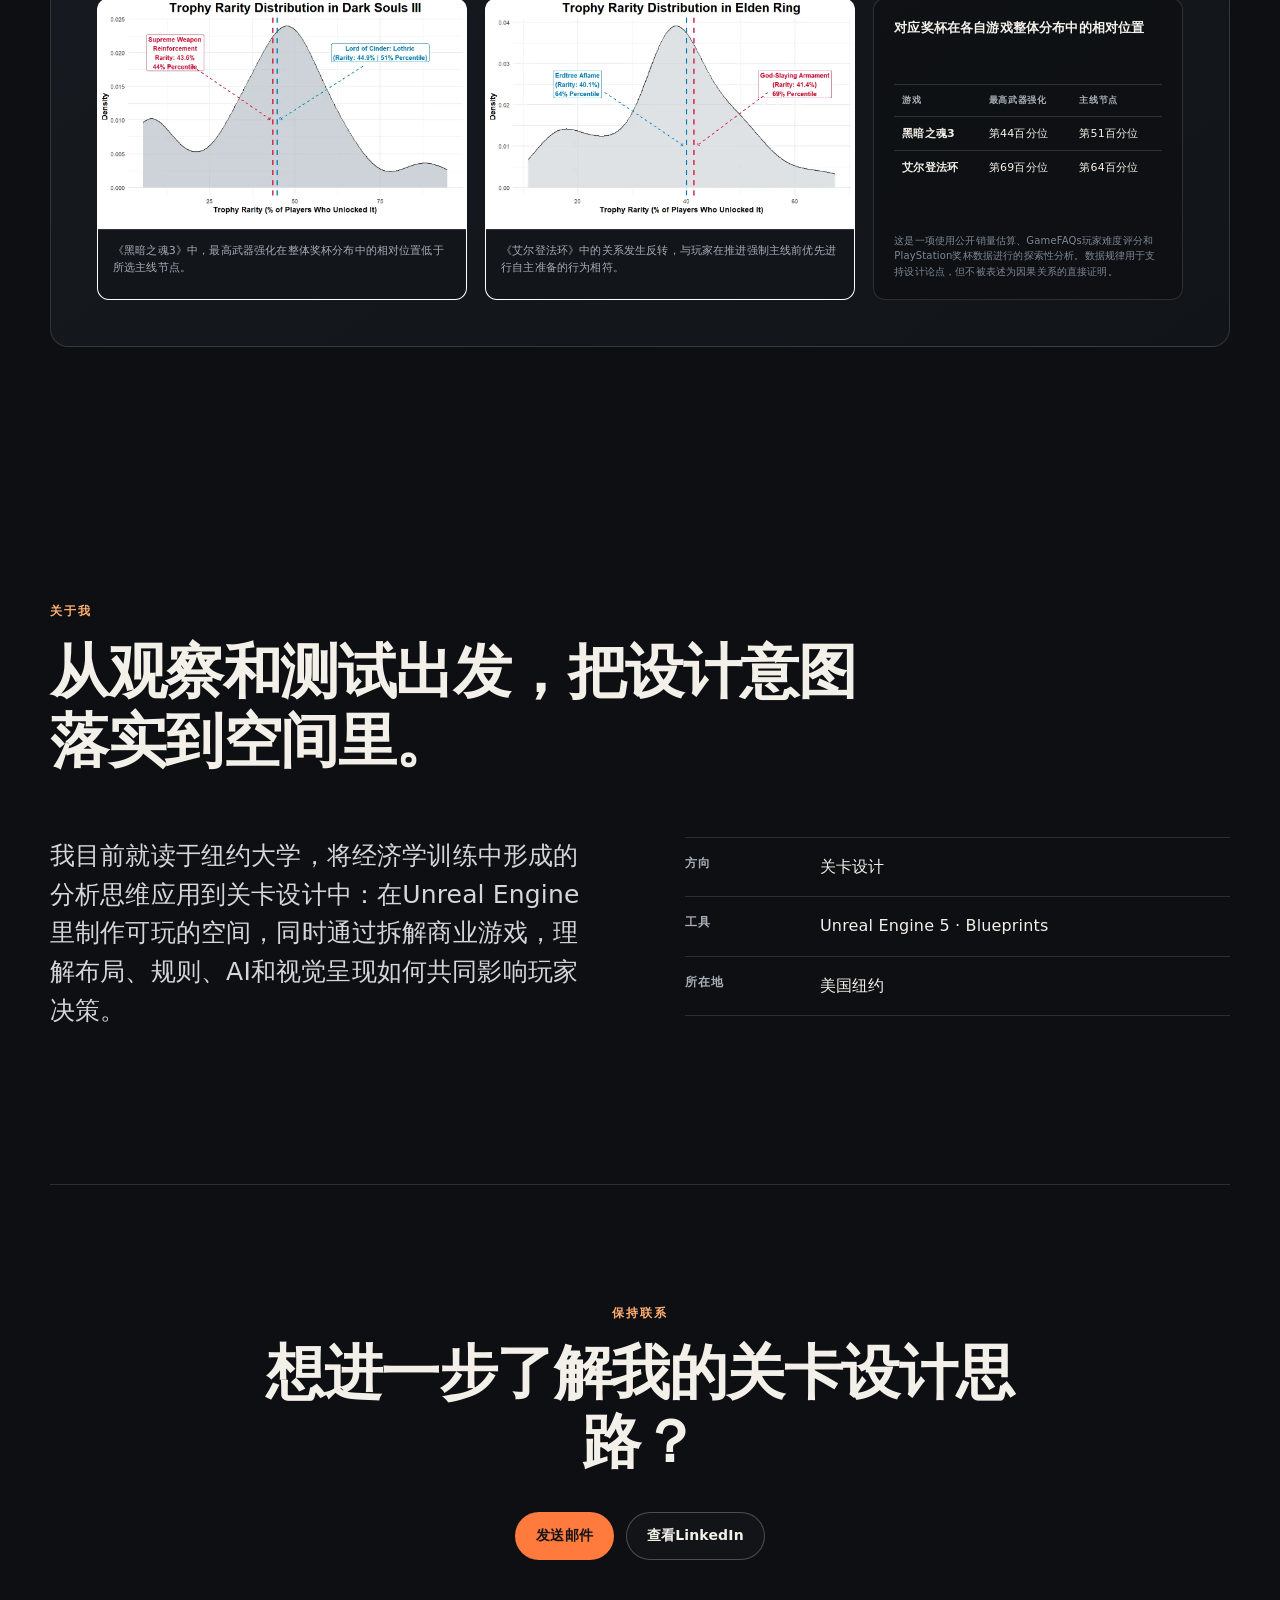
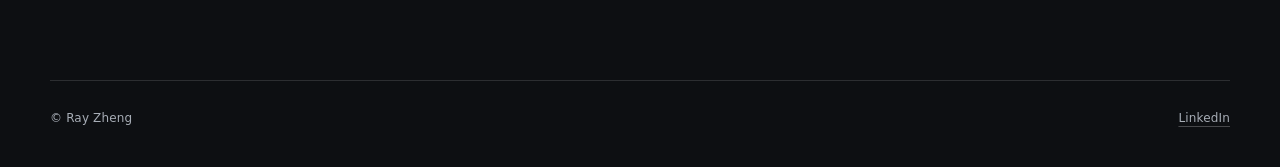
==== commit cf8151fa: "Add Elden Ring research section" ====
--- a/zh/index.html
+++ b/zh/index.html
@@ -92,6 +92,64 @@
       </article>
     </section>
 
+    <section class="research section-shell" id="research">
+      <p class="eyebrow reveal">补充研究</p>
+      <article class="research-card reveal">
+        <div class="research-intro">
+          <div class="research-summary">
+            <p class="project-kicker">课程小组研究 · 研究主导</p>
+            <h2>《艾尔登法环》的主流成功分析</h2>
+            <p>这项研究讨论一款以高难度著称的游戏为何能够进入主流市场。核心观点是：开放世界没有降低挑战本身，而是用玩家自主决定的探索、准备与回归，替代了固定路线中的强制进度门槛。</p>
+            <dl class="research-meta">
+              <div><dt>我的贡献</dt><dd>研究设计、数据集整理、RStudio分析与可视化、核心论点及整体结构。</dd></div>
+              <div><dt>研究方法</dt><dd>销量对比、玩家难度评分，以及标准化后的PlayStation奖杯分布分析。</dd></div>
+            </dl>
+            <ul class="tag-list" aria-label="研究标签">
+              <li>游戏研究</li><li>数据分析</li><li>RStudio</li><li>玩家自主性</li>
+            </ul>
+          </div>
+
+          <figure class="research-chart research-chart-primary">
+            <a href="../assets/images/elden-ring-difficulty-sales.webp" target="_blank" rel="noopener" aria-label="打开完整难度与销量图表">
+              <img src="../assets/images/elden-ring-difficulty-sales.webp" alt="现代PC动作角色扮演游戏玩家难度评分与销量散点图，艾尔登法环被标记为显著离群值" loading="lazy">
+            </a>
+            <figcaption>在现代第三人称动作角色扮演游戏中，《艾尔登法环》呈现为显著离群值：难度很高，却获得了远超同类作品的销量。</figcaption>
+          </figure>
+        </div>
+
+        <div class="research-evidence">
+          <div class="research-chart-pair" aria-label="奖杯分布对比">
+            <figure class="research-chart">
+              <a href="../assets/images/dark-souls-3-trophy-distribution.webp" target="_blank" rel="noopener" aria-label="打开黑暗之魂3奖杯分布完整图表">
+                <img src="../assets/images/dark-souls-3-trophy-distribution.webp" alt="黑暗之魂3奖杯稀有度分布，标记最高武器强化和后期主线节点" loading="lazy">
+              </a>
+              <figcaption>《黑暗之魂3》中，最高武器强化在整体奖杯分布中的相对位置低于所选主线节点。</figcaption>
+            </figure>
+            <figure class="research-chart">
+              <a href="../assets/images/elden-ring-trophy-distribution.webp" target="_blank" rel="noopener" aria-label="打开艾尔登法环奖杯分布完整图表">
+                <img src="../assets/images/elden-ring-trophy-distribution.webp" alt="艾尔登法环奖杯稀有度分布，标记最高武器强化和中后期主线节点" loading="lazy">
+              </a>
+              <figcaption>《艾尔登法环》中的关系发生反转，与玩家在推进强制主线前优先进行自主准备的行为相符。</figcaption>
+            </figure>
+          </div>
+
+          <div class="research-table-card">
+            <p class="research-table-title">对应奖杯在各自游戏整体分布中的相对位置</p>
+            <div class="research-table-scroll">
+              <table>
+                <thead><tr><th>游戏</th><th>最高武器强化</th><th>主线节点</th></tr></thead>
+                <tbody>
+                  <tr><td>黑暗之魂3</td><td>第44百分位</td><td>第51百分位</td></tr>
+                  <tr><td>艾尔登法环</td><td>第69百分位</td><td>第64百分位</td></tr>
+                </tbody>
+              </table>
+            </div>
+            <p class="research-note">这是一项使用公开销量估算、GameFAQs玩家难度评分和PlayStation奖杯数据进行的探索性分析。数据规律用于支持设计论点，但不被表述为因果关系的直接证明。</p>
+          </div>
+        </div>
+      </article>
+    </section>
+
     <section class="about section-shell" id="about">
       <div class="section-heading reveal">
         <p class="eyebrow">关于我</p>
--- a/assets/styles.css
+++ b/assets/styles.css
@@ -327,6 +327,78 @@
 .tag-list li { padding: 5px 10px; border: 1px solid var(--line); border-radius: 999px; color: #c8cbd0; font-size: 11px; }
 .text-link { display: inline-flex; gap: 8px; align-items: center; color: var(--text); font-size: 14px; font-weight: 800; text-decoration-color: var(--accent); text-underline-offset: 5px; }
 
+.research { padding-block: 22px 128px; }
+.research > .eyebrow { margin-bottom: 20px; }
+.research-card {
+  padding: clamp(24px, 4vw, 46px);
+  border: 1px solid var(--line);
+  border-radius: var(--radius);
+  background:
+    radial-gradient(circle at 86% 0%, rgba(110, 168, 255, .09), transparent 30rem),
+    linear-gradient(145deg, rgba(25, 29, 35, .96), rgba(18, 21, 26, .96));
+}
+.research-intro {
+  display: grid;
+  grid-template-columns: minmax(290px, .76fr) minmax(0, 1.24fr);
+  gap: clamp(30px, 5vw, 64px);
+  align-items: start;
+}
+.research-summary h2 { margin-bottom: 22px; font-size: clamp(31px, 3.5vw, 48px); }
+.research-summary > p:not(.project-kicker) { color: var(--muted); }
+.research-meta { margin: 28px 0 0; }
+.research-meta div { padding: 14px 0; border-top: 1px solid var(--line); }
+.research-meta div:last-child { border-bottom: 1px solid var(--line); }
+.research-meta dt {
+  margin-bottom: 5px;
+  color: var(--accent-soft);
+  font-size: 10px;
+  font-weight: 800;
+  letter-spacing: .11em;
+  text-transform: uppercase;
+}
+.research-meta dd { margin: 0; color: #d4d6da; font-size: 13px; line-height: 1.55; }
+.research-chart {
+  overflow: hidden;
+  margin: 0;
+  border: 1px solid var(--line);
+  border-radius: 12px;
+  background: #fff;
+}
+.research-chart a { display: block; background: #fff; }
+.research-chart img { width: 100%; height: auto; }
+.research-chart figcaption {
+  min-height: 70px;
+  padding: 13px 15px;
+  border-top: 1px solid var(--line);
+  color: var(--muted);
+  background: #12151a;
+  font-size: 11px;
+  line-height: 1.5;
+}
+.research-evidence {
+  display: grid;
+  grid-template-columns: minmax(0, 1.42fr) minmax(280px, .58fr);
+  gap: 18px;
+  margin-top: 18px;
+}
+.research-chart-pair { display: grid; grid-template-columns: 1fr 1fr; gap: 18px; }
+.research-table-card {
+  display: flex;
+  flex-direction: column;
+  justify-content: space-between;
+  padding: 20px;
+  border: 1px solid var(--line);
+  border-radius: 12px;
+  background: rgba(10, 12, 15, .5);
+}
+.research-table-title { margin-bottom: 17px; font-size: 13px; font-weight: 750; line-height: 1.4; }
+.research-table-scroll { overflow-x: auto; }
+.research-table-card table { width: 100%; border-collapse: collapse; font-size: 11px; line-height: 1.4; }
+.research-table-card th, .research-table-card td { padding: 9px 8px; border-top: 1px solid var(--line); text-align: left; vertical-align: top; }
+.research-table-card th { color: var(--muted); font-size: 9px; letter-spacing: .06em; text-transform: uppercase; }
+.research-table-card td:first-child { color: var(--text); font-weight: 700; }
+.research-note { margin: 18px 0 0; color: #7f8792; font-size: 10px; line-height: 1.55; }
+
 .about { padding-block: 128px; }
 .about-grid { display: grid; grid-template-columns: 1fr 1fr; gap: 90px; }
 .about-grid > p { max-width: 650px; color: #d4d6da; font-size: clamp(19px, 2vw, 25px); line-height: 1.55; }
@@ -386,7 +458,6 @@
 .video-meta a { color: var(--text); text-decoration-color: var(--accent); text-underline-offset: 4px; }
 .case-cover { margin-bottom: 120px; }
 .case-cover img { width: 100%; max-height: 720px; border-radius: 22px; object-fit: cover; }
-.project-cover { margin-bottom: 72px; }
 figcaption { margin-top: 12px; color: var(--muted); font-size: 12px; }
 .case-section { padding-block: 110px; border-top: 1px solid var(--line); }
 .case-section.two-column { display: grid; grid-template-columns: 1fr 1fr; gap: 90px; }
@@ -439,13 +510,29 @@
 .legend-enemy { color: #ff4545; }
 .legend-vertical { color: #f3dc28; }
 .legend-shortcut { color: #3de9df; }
-.breakdown-list { display: grid; gap: 28px; }
-.breakdown { display: grid; grid-template-columns: 1.1fr .9fr; gap: 55px; align-items: center; padding: 28px 0; border-top: 1px solid var(--line); }
-.breakdown:last-child { border-bottom: 1px solid var(--line); }
-.media-slot { display: grid; aspect-ratio: 16/9; place-items: center; border: 1px dashed var(--line-strong); border-radius: 14px; color: var(--muted); background: var(--bg-soft); font-size: 12px; text-transform: uppercase; letter-spacing: .09em; }
-.breakdown > div:last-child > span { color: var(--accent-soft); font-size: 11px; font-weight: 800; }
-.breakdown h3 { margin: 25px 0 15px; }
-.breakdown p { color: var(--muted); }
+.case-gallery { display: grid; grid-template-columns: repeat(2, minmax(0, 1fr)); gap: 24px; }
+.gallery-card { min-width: 0; overflow: hidden; border: 1px solid var(--line); border-radius: var(--radius); background: var(--panel); }
+.gallery-card-head { min-height: 255px; padding: 30px; }
+.gallery-card-head > span { color: var(--accent-soft); font-size: 11px; font-weight: 800; letter-spacing: .1em; }
+.gallery-card-head h3 { margin: 24px 0 14px; }
+.gallery-card-head p { color: var(--muted); font-size: 14px; }
+.carousel { outline: none; }
+.carousel:focus-visible { box-shadow: inset 0 0 0 2px var(--accent); }
+.carousel-viewport { overflow: hidden; border-top: 1px solid var(--line); }
+.carousel-track { display: flex; transform: translateX(0); transition: transform 420ms cubic-bezier(.2,.75,.25,1); touch-action: pan-y; }
+.carousel-slide { flex: 0 0 100%; min-width: 0; margin: 0; background: var(--bg-soft); }
+.carousel-slide > img, .carousel-slide > video { display: block; width: 100%; aspect-ratio: 16 / 9; object-fit: cover; }
+.carousel-slide figcaption { min-height: 76px; padding: 15px 18px; border-top: 1px solid var(--line); color: var(--muted); font-size: 12px; line-height: 1.55; }
+.carousel-controls { display: flex; align-items: center; justify-content: flex-end; gap: 13px; padding: 12px 16px; border-top: 1px solid var(--line); background: #15181d; }
+.carousel-controls button { display: grid; width: 36px; height: 36px; place-items: center; border: 1px solid var(--line-strong); border-radius: 50%; color: var(--text); background: transparent; font: inherit; cursor: pointer; transition: border-color 180ms ease, color 180ms ease, opacity 180ms ease; }
+.carousel-controls button:hover:not(:disabled), .carousel-controls button:focus-visible { border-color: var(--accent); color: var(--accent-soft); }
+.carousel-controls button:disabled { opacity: .32; cursor: default; }
+.carousel-controls span { min-width: 40px; color: var(--muted); font-size: 11px; text-align: center; }
+.comparison-pair { display: grid; grid-template-columns: 1fr 1fr; }
+.comparison-pair > div { position: relative; min-width: 0; }
+.comparison-pair > div + div { border-left: 1px solid rgba(255,255,255,.35); }
+.comparison-pair img { display: block; width: 100%; aspect-ratio: 8 / 9; object-fit: cover; }
+.comparison-label { position: absolute; z-index: 1; top: 12px; left: 12px; padding: 5px 9px; border: 1px solid rgba(255,255,255,.18); border-radius: 999px; color: #fff; background: rgba(10,12,15,.75); font-size: 10px; font-weight: 800; letter-spacing: .08em; text-transform: uppercase; backdrop-filter: blur(6px); }
 .wide-figure { margin: 0 0 50px; }
 .wide-figure img { width: 100%; border: 1px solid var(--line); border-radius: var(--radius); }
 .zone { min-height: 220px; }
@@ -498,11 +585,14 @@
   .hero { grid-template-columns: 1fr; min-height: auto; padding-top: 78px; }
   .route-panel { min-height: 480px; }
   .project-card { grid-template-columns: 1fr; gap: 32px; }
+  .research-intro, .research-evidence { grid-template-columns: 1fr; }
   .about-grid, .case-section.two-column { grid-template-columns: 1fr; gap: 36px; }
   .project-meta { grid-template-columns: repeat(2, 1fr); }
   .project-meta div:nth-child(3) { border-left: 0; border-top: 1px solid var(--line); }
   .project-meta div:nth-child(4) { border-top: 1px solid var(--line); }
   .pillar-grid, .zone-grid { grid-template-columns: 1fr; }
+  .case-gallery { grid-template-columns: 1fr; }
+  .gallery-card-head { min-height: auto; }
   .pillar, .zone { min-height: auto; }
   .lighting-comparison { grid-template-columns: 1fr 1fr; }
   .lighting-comparison > div { grid-column: 1 / -1; }
@@ -533,8 +623,11 @@
   h2 { font-size: 40px; }
   .route-panel { min-height: 400px; }
   .work, .about { padding-block: 90px; }
+  .research { padding-block: 10px 90px; }
   .section-heading { margin-bottom: 40px; }
   .project-card { padding-block: 42px; }
+  .research-card { padding: 22px; }
+  .research-chart-pair { grid-template-columns: 1fr; }
   .about-grid { gap: 40px; }
   .fact-list div { grid-template-columns: 90px 1fr; }
   .site-footer { gap: 15px; flex-direction: column; }
@@ -548,7 +641,7 @@
   .video-meta { flex-direction: column; gap: 4px; }
   .case-cover { margin-bottom: 70px; }
   .case-section { padding-block: 80px; }
-  .breakdown { grid-template-columns: 1fr; gap: 26px; }
+  .gallery-card-head { padding: 24px; }
   .diagram-legend { grid-template-columns: 1fr; }
   .issue-grid { grid-template-columns: 1fr; }
   .lighting-comparison { grid-template-columns: 1fr; }
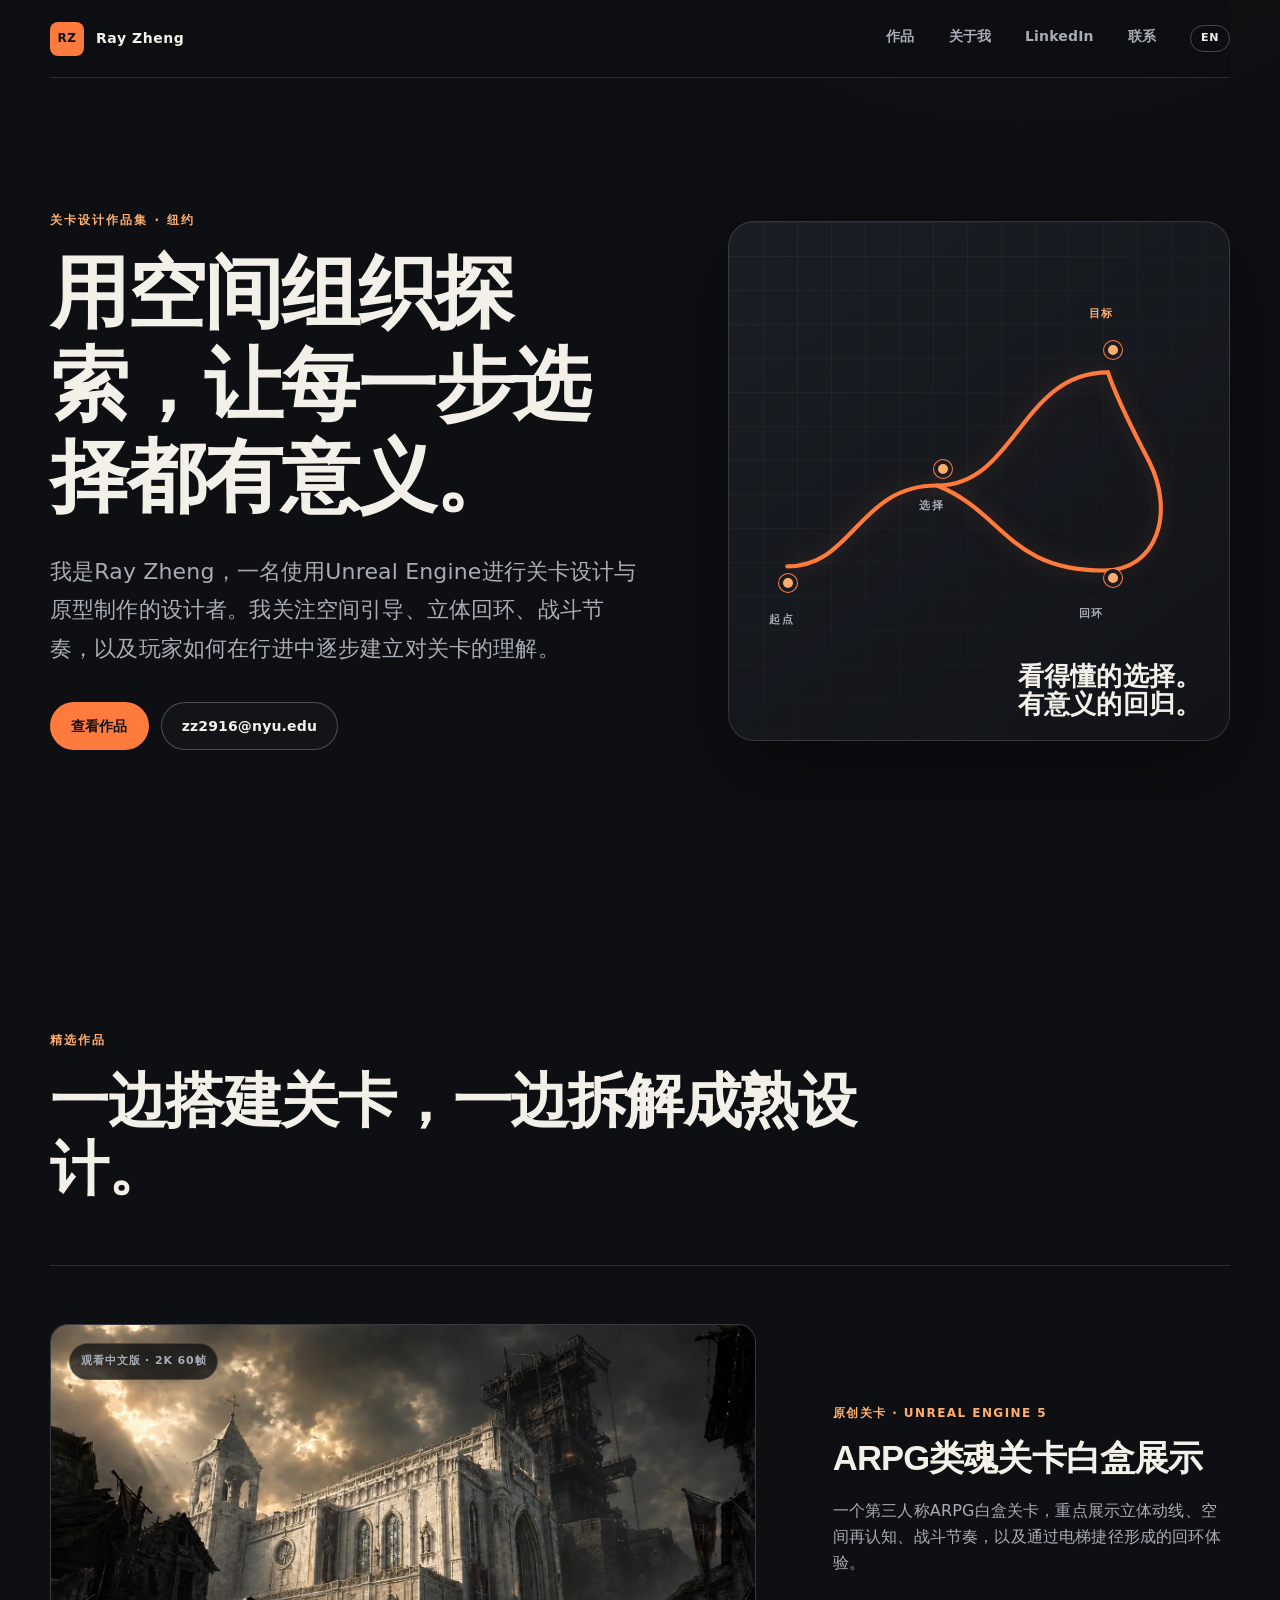
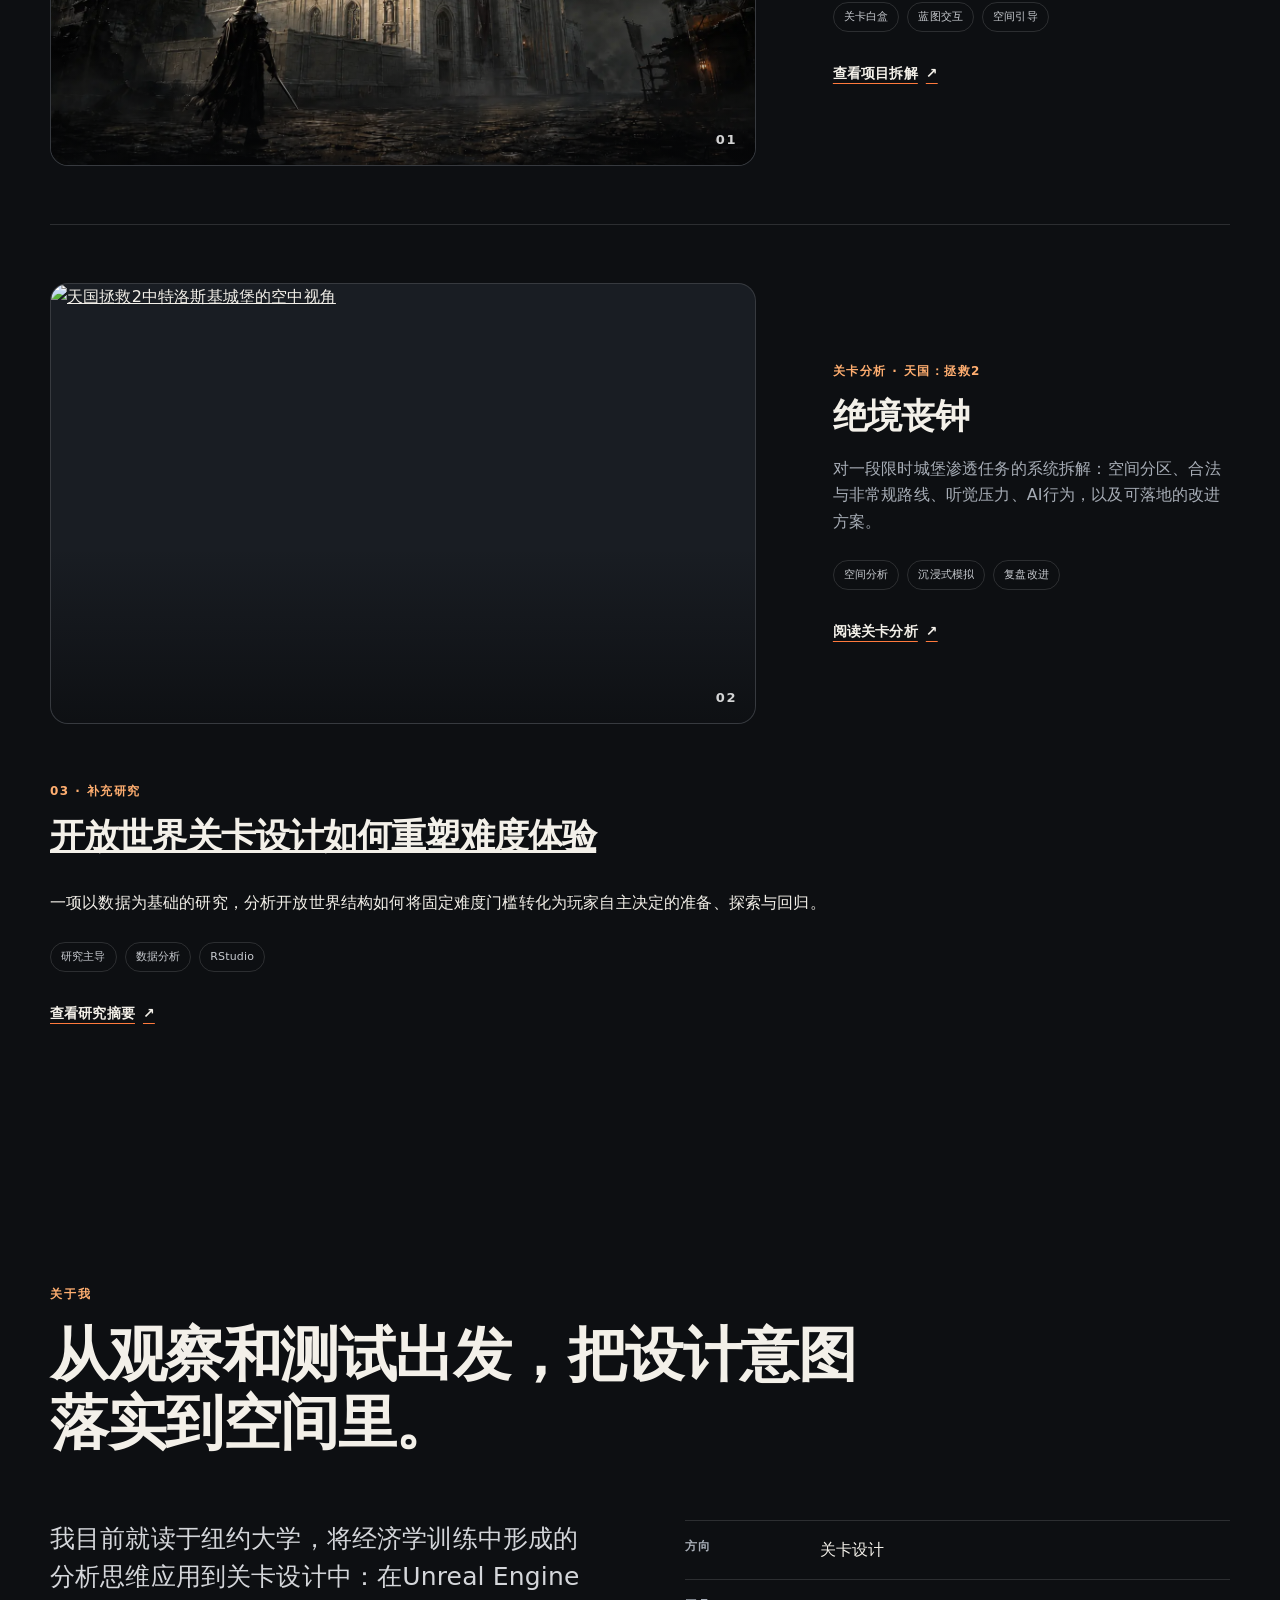
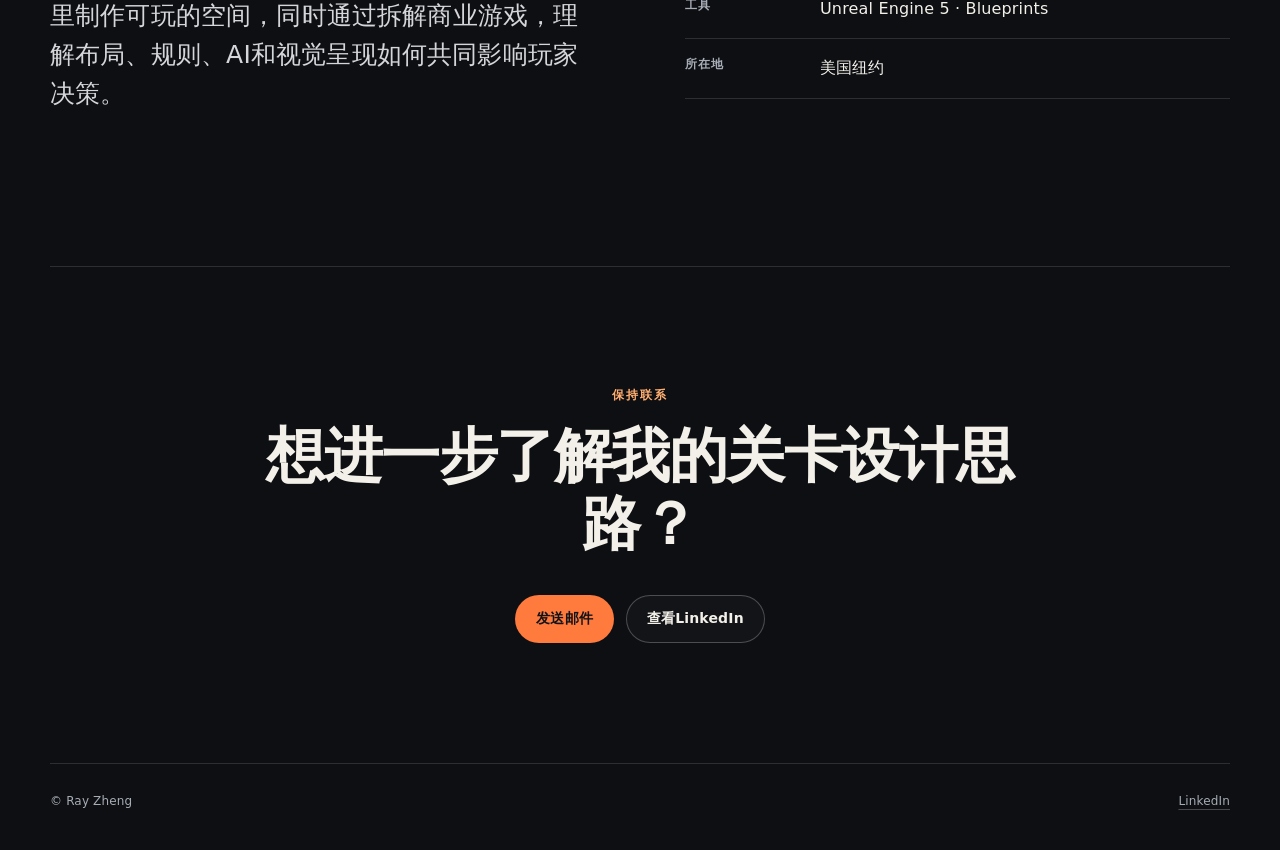
==== commit 50b1b1a5: "Refocus Elden Ring research title on difficulty design" ====
--- a/zh/index.html
+++ b/zh/index.html
@@ -90,62 +90,18 @@
           <a class="text-link" href="projects/kcd2-analysis.html">阅读关卡分析 <span aria-hidden="true">↗</span></a>
         </div>
       </article>
-    </section>
 
-    <section class="research section-shell" id="research">
-      <p class="eyebrow reveal">补充研究</p>
-      <article class="research-card reveal">
-        <div class="research-intro">
-          <div class="research-summary">
-            <p class="project-kicker">课程小组研究 · 研究主导</p>
-            <h2>《艾尔登法环》的主流成功分析</h2>
-            <p>这项研究讨论一款以高难度著称的游戏为何能够进入主流市场。核心观点是：开放世界没有降低挑战本身，而是用玩家自主决定的探索、准备与回归，替代了固定路线中的强制进度门槛。</p>
-            <dl class="research-meta">
-              <div><dt>我的贡献</dt><dd>研究设计、数据集整理、RStudio分析与可视化、核心论点及整体结构。</dd></div>
-              <div><dt>研究方法</dt><dd>销量对比、玩家难度评分，以及标准化后的PlayStation奖杯分布分析。</dd></div>
-            </dl>
-            <ul class="tag-list" aria-label="研究标签">
-              <li>游戏研究</li><li>数据分析</li><li>RStudio</li><li>玩家自主性</li>
-            </ul>
-          </div>
-
-          <figure class="research-chart research-chart-primary">
-            <a href="../assets/images/elden-ring-difficulty-sales.webp" target="_blank" rel="noopener" aria-label="打开完整难度与销量图表">
-              <img src="../assets/images/elden-ring-difficulty-sales.webp" alt="现代PC动作角色扮演游戏玩家难度评分与销量散点图，艾尔登法环被标记为显著离群值" loading="lazy">
-            </a>
-            <figcaption>在现代第三人称动作角色扮演游戏中，《艾尔登法环》呈现为显著离群值：难度很高，却获得了远超同类作品的销量。</figcaption>
-          </figure>
+      <article class="research-teaser reveal">
+        <div class="research-teaser-title">
+          <p class="project-kicker">03 · 补充研究</p>
+          <h3><a href="projects/elden-ring-research.html">开放世界关卡设计如何重塑难度体验</a></h3>
         </div>
-
-        <div class="research-evidence">
-          <div class="research-chart-pair" aria-label="奖杯分布对比">
-            <figure class="research-chart">
-              <a href="../assets/images/dark-souls-3-trophy-distribution.webp" target="_blank" rel="noopener" aria-label="打开黑暗之魂3奖杯分布完整图表">
-                <img src="../assets/images/dark-souls-3-trophy-distribution.webp" alt="黑暗之魂3奖杯稀有度分布，标记最高武器强化和后期主线节点" loading="lazy">
-              </a>
-              <figcaption>《黑暗之魂3》中，最高武器强化在整体奖杯分布中的相对位置低于所选主线节点。</figcaption>
-            </figure>
-            <figure class="research-chart">
-              <a href="../assets/images/elden-ring-trophy-distribution.webp" target="_blank" rel="noopener" aria-label="打开艾尔登法环奖杯分布完整图表">
-                <img src="../assets/images/elden-ring-trophy-distribution.webp" alt="艾尔登法环奖杯稀有度分布，标记最高武器强化和中后期主线节点" loading="lazy">
-              </a>
-              <figcaption>《艾尔登法环》中的关系发生反转，与玩家在推进强制主线前优先进行自主准备的行为相符。</figcaption>
-            </figure>
-          </div>
-
-          <div class="research-table-card">
-            <p class="research-table-title">对应奖杯在各自游戏整体分布中的相对位置</p>
-            <div class="research-table-scroll">
-              <table>
-                <thead><tr><th>游戏</th><th>最高武器强化</th><th>主线节点</th></tr></thead>
-                <tbody>
-                  <tr><td>黑暗之魂3</td><td>第44百分位</td><td>第51百分位</td></tr>
-                  <tr><td>艾尔登法环</td><td>第69百分位</td><td>第64百分位</td></tr>
-                </tbody>
-              </table>
-            </div>
-            <p class="research-note">这是一项使用公开销量估算、GameFAQs玩家难度评分和PlayStation奖杯数据进行的探索性分析。数据规律用于支持设计论点，但不被表述为因果关系的直接证明。</p>
-          </div>
+        <div class="research-teaser-copy">
+          <p>一项以数据为基础的研究，分析开放世界结构如何将固定难度门槛转化为玩家自主决定的准备、探索与回归。</p>
+          <ul class="tag-list" aria-label="研究标签">
+            <li>研究主导</li><li>数据分析</li><li>RStudio</li>
+          </ul>
+          <a class="text-link" href="projects/elden-ring-research.html">查看研究摘要 <span aria-hidden="true">↗</span></a>
         </div>
       </article>
     </section>
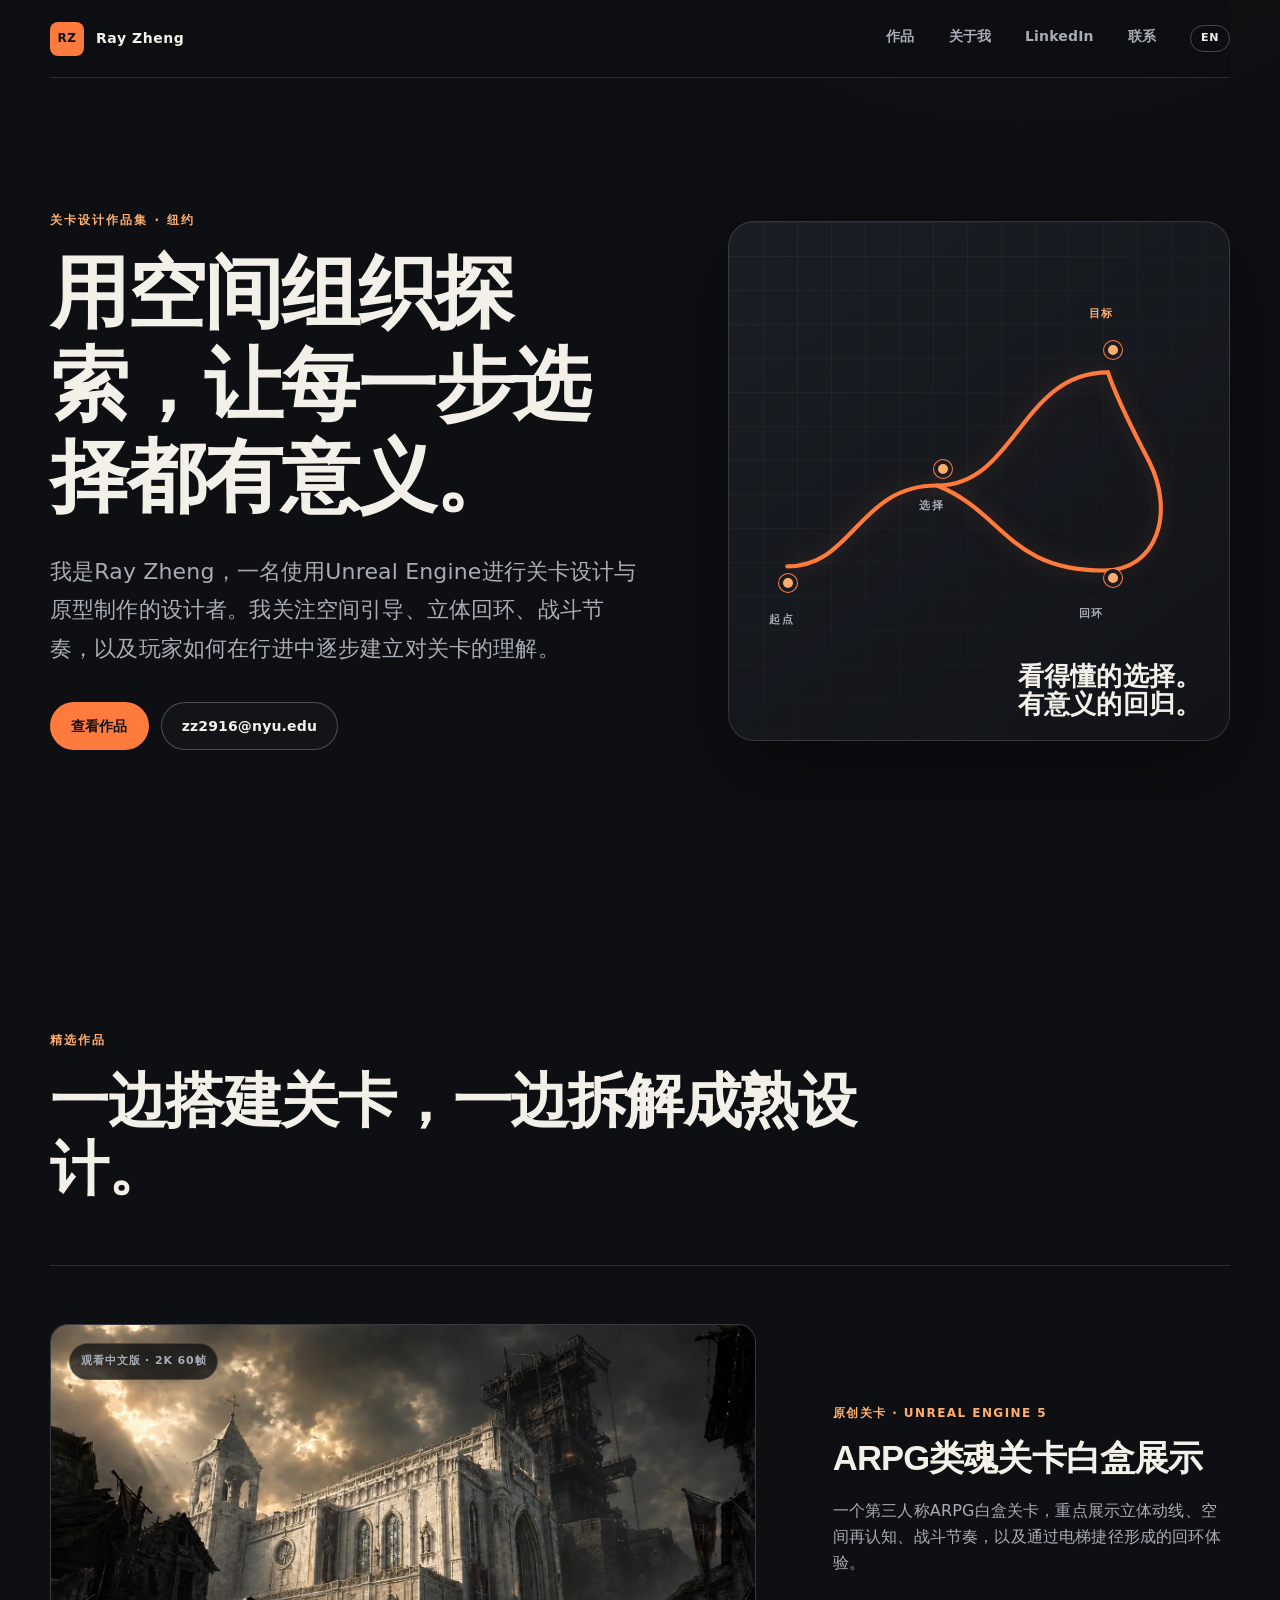
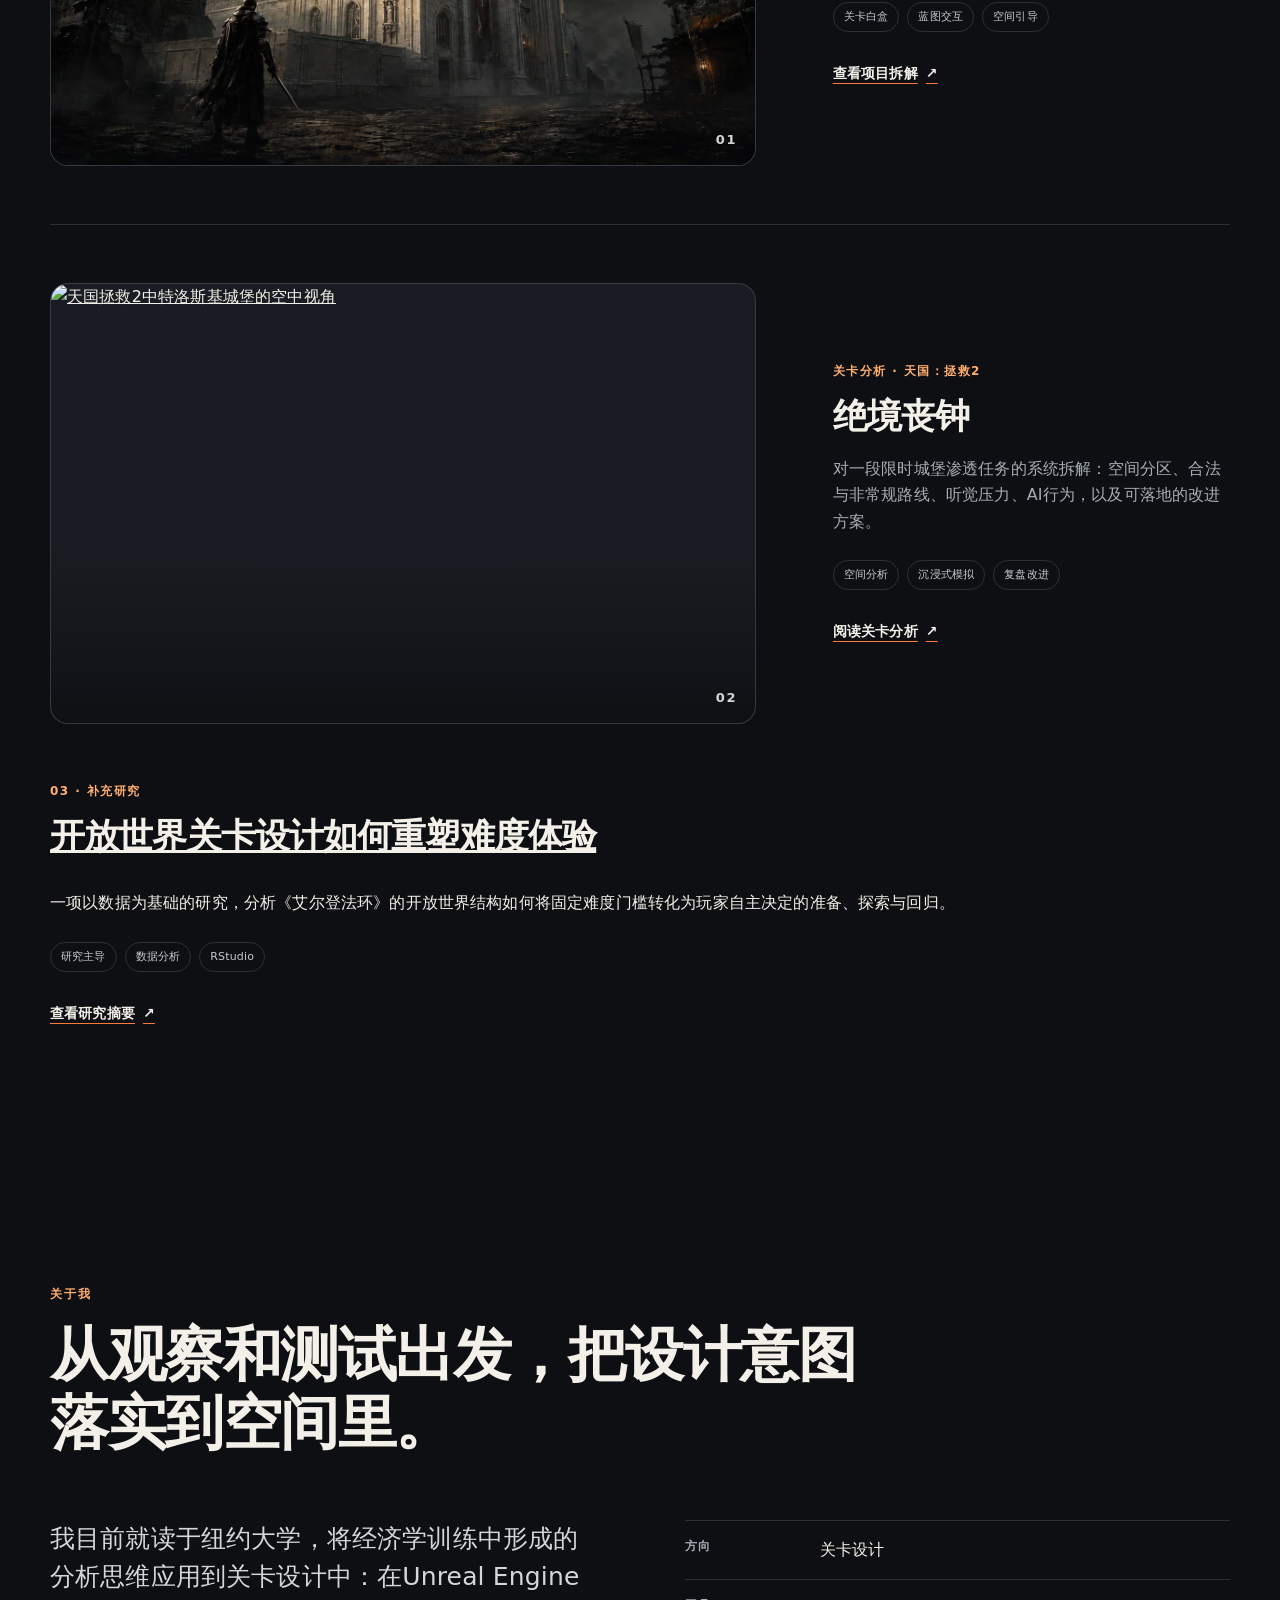
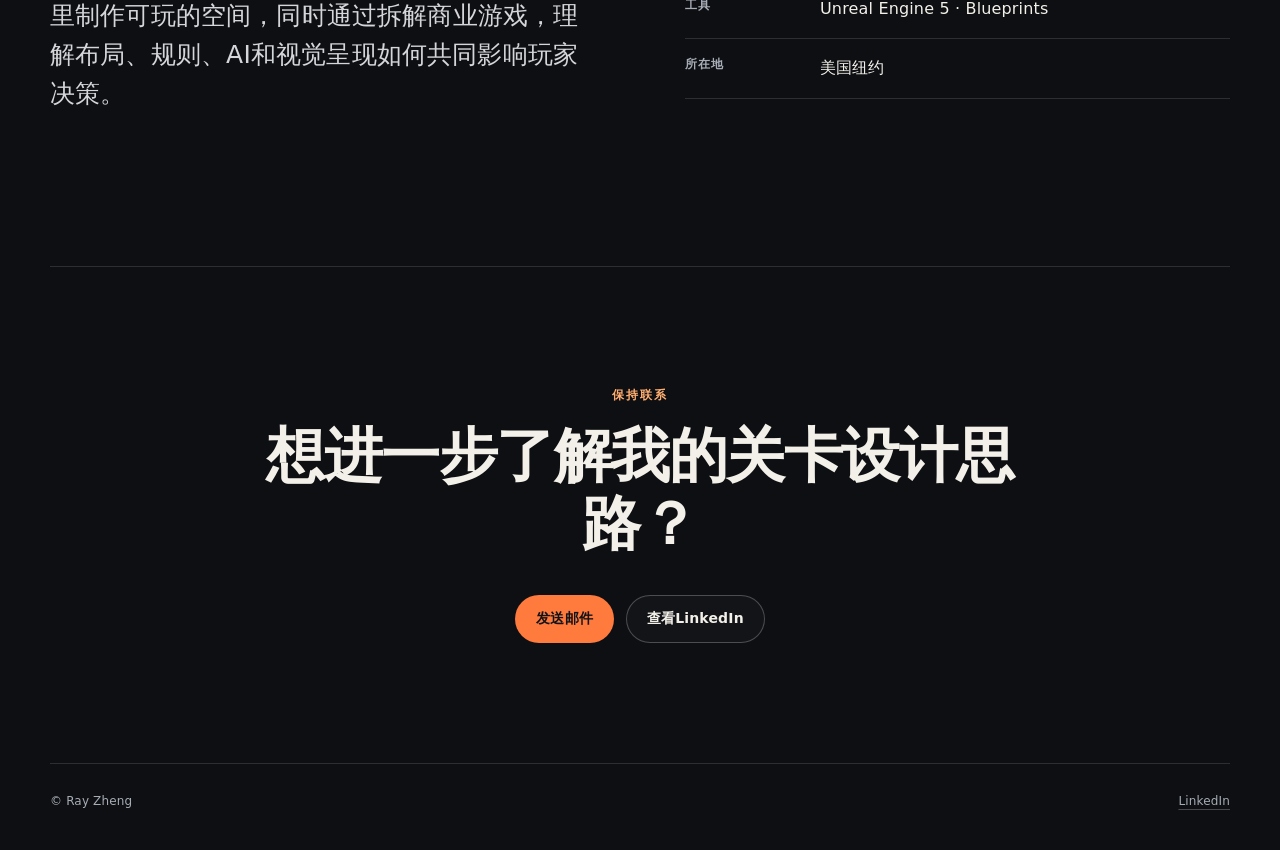
==== commit b003093c: "Name Elden Ring in research subtitle" ====
--- a/zh/index.html
+++ b/zh/index.html
@@ -97,7 +97,7 @@
           <h3><a href="projects/elden-ring-research.html">开放世界关卡设计如何重塑难度体验</a></h3>
         </div>
         <div class="research-teaser-copy">
-          <p>一项以数据为基础的研究，分析开放世界结构如何将固定难度门槛转化为玩家自主决定的准备、探索与回归。</p>
+          <p>一项以数据为基础的研究，分析《艾尔登法环》的开放世界结构如何将固定难度门槛转化为玩家自主决定的准备、探索与回归。</p>
           <ul class="tag-list" aria-label="研究标签">
             <li>研究主导</li><li>数据分析</li><li>RStudio</li>
           </ul>
